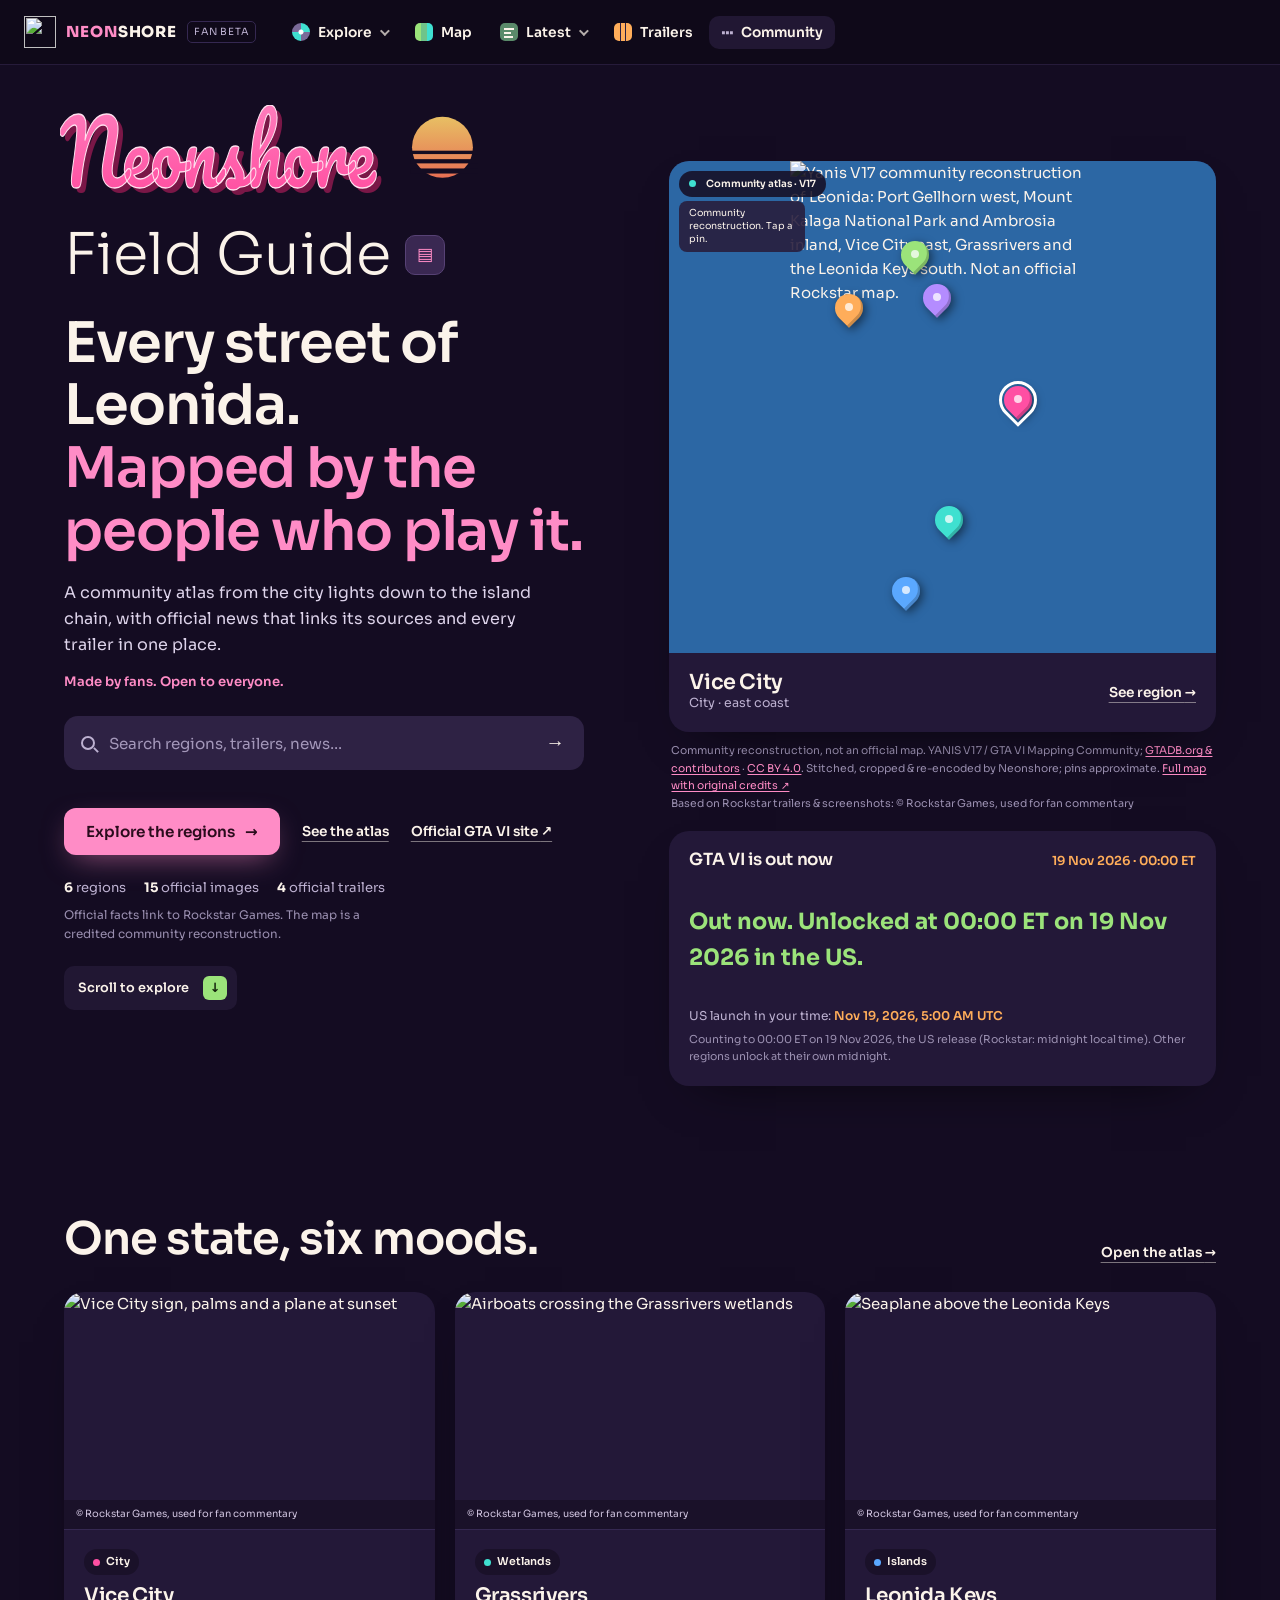
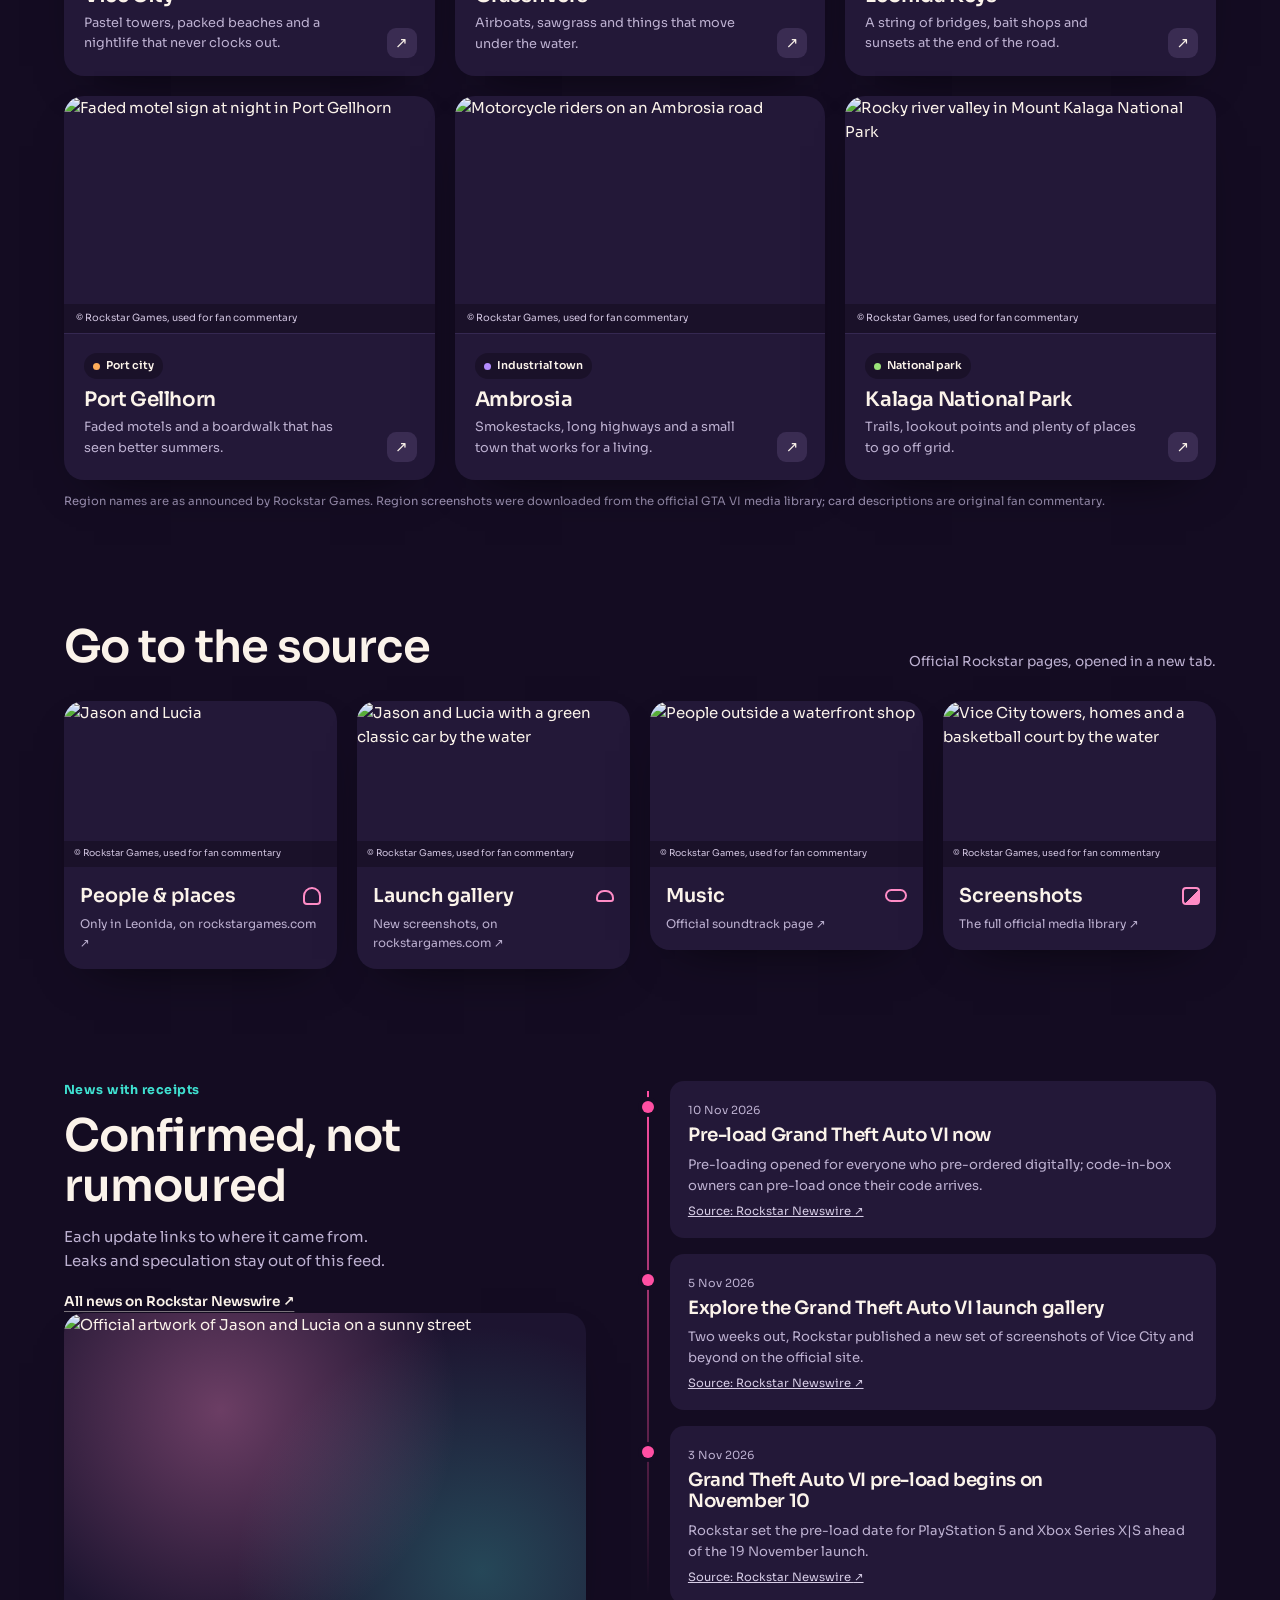
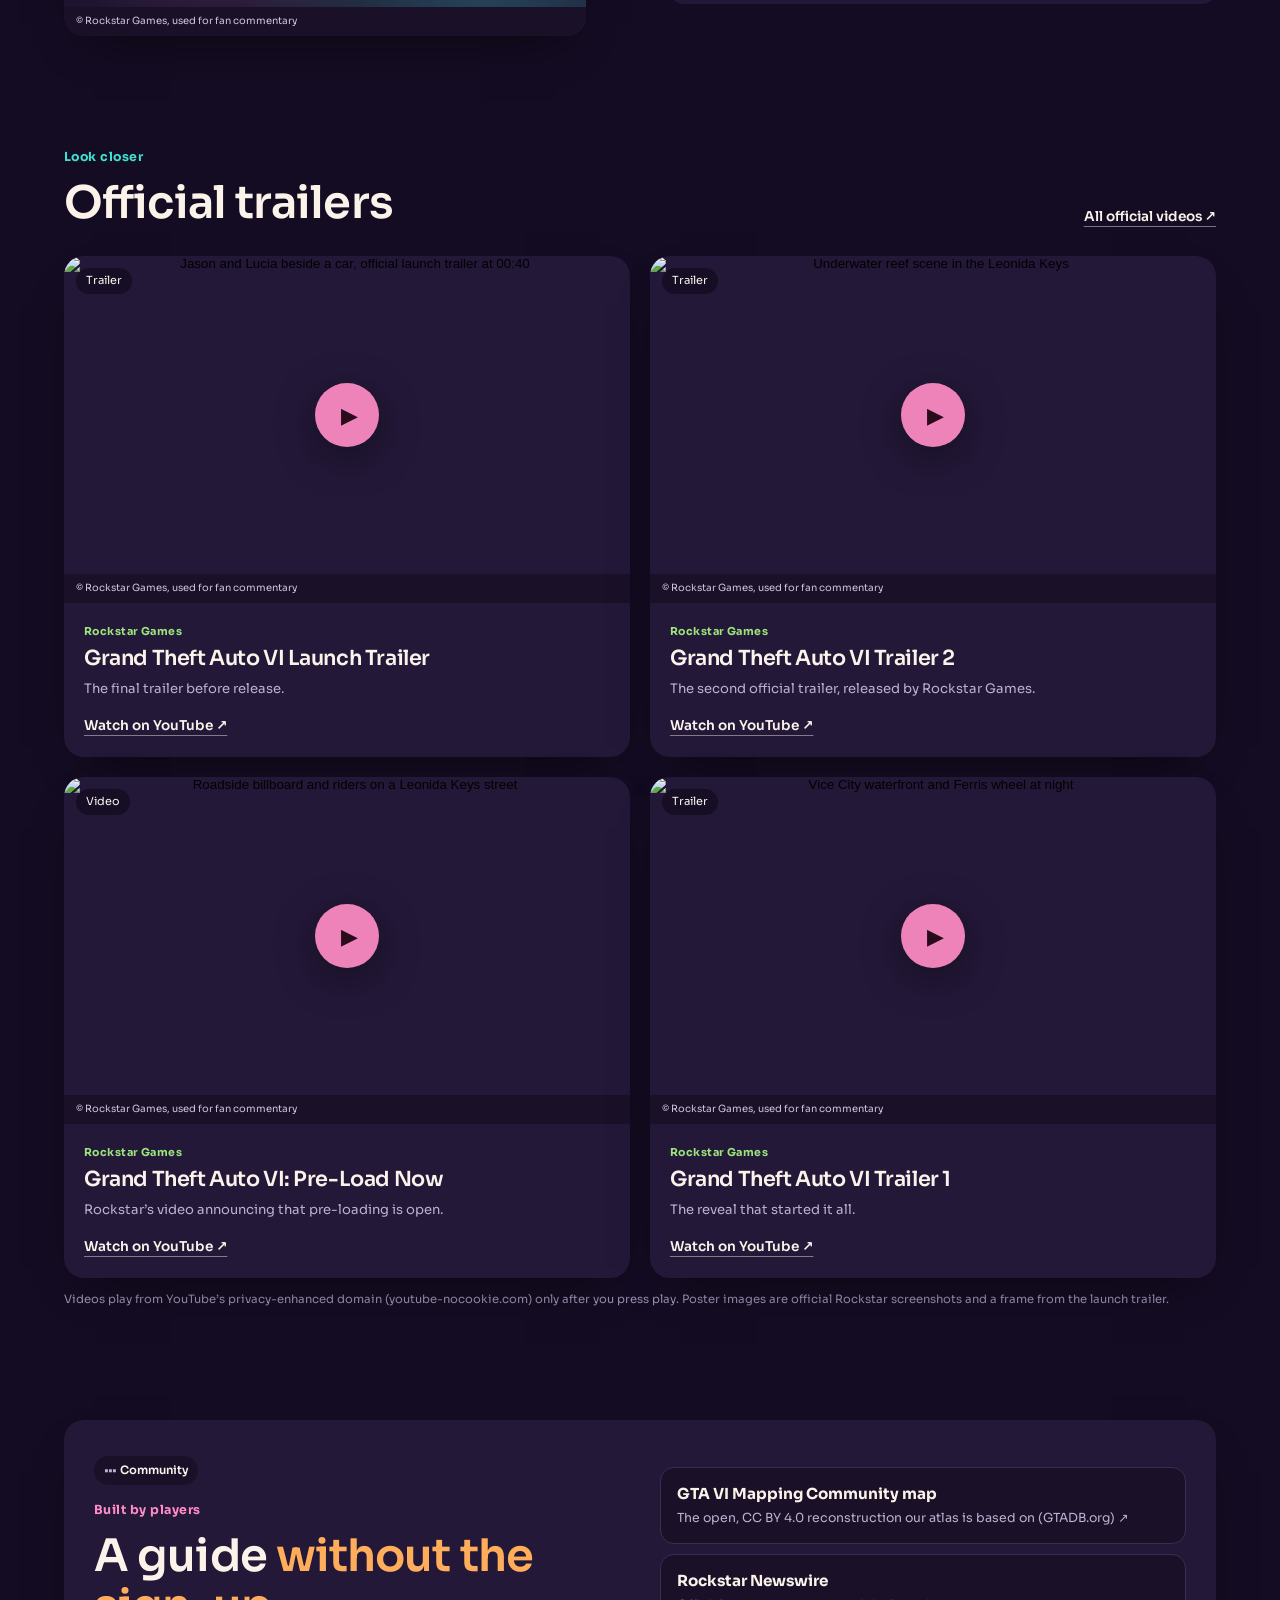
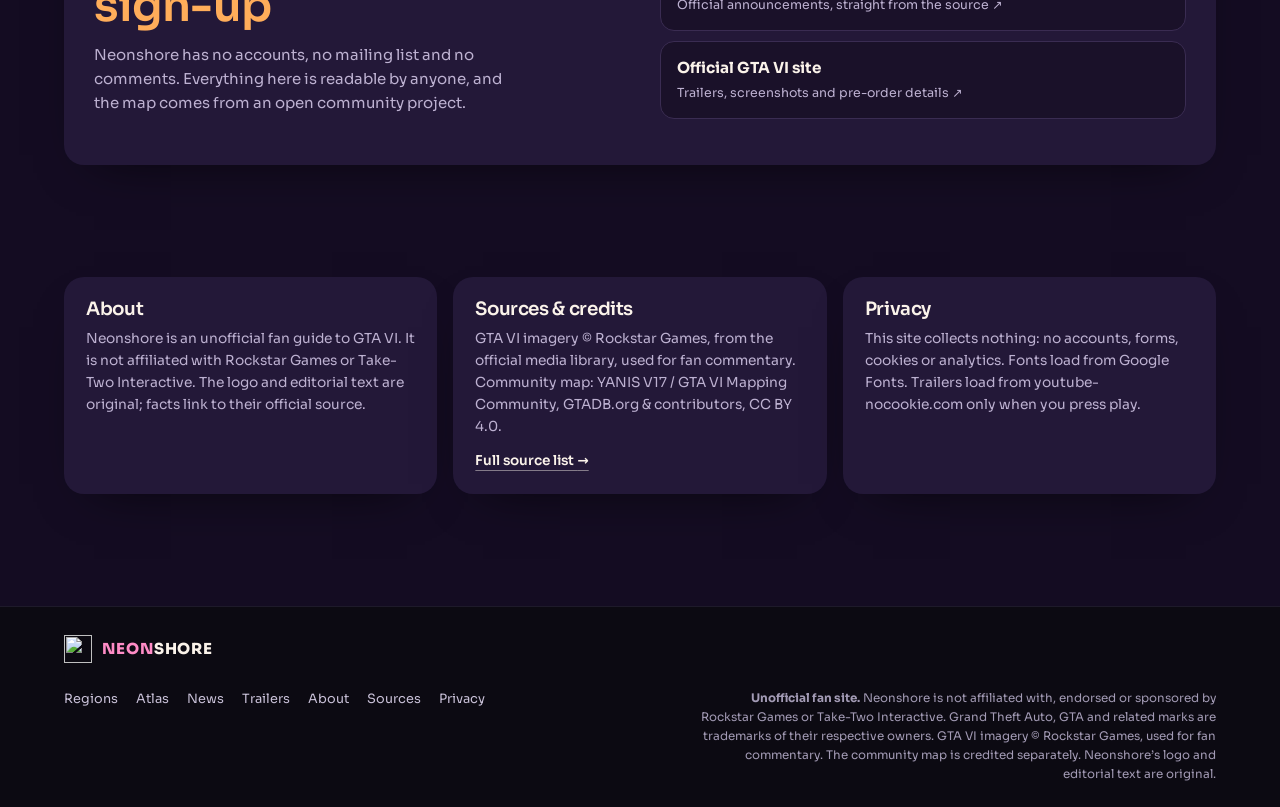
==== index.html @ 3e08be2b "Add site entry files: index.html, styles.css, main.js, sources.html" ====
<!doctype html>
<html lang="en">
<head>
  <meta charset="utf-8">
  <meta name="viewport" content="width=device-width, initial-scale=1">
  <title>Neonshore: the unofficial GTA VI fan hub</title>
  <meta name="description" content="Neonshore is an unofficial, fan-made GTA VI hub: an illustrated atlas of Leonida, sourced news, trailers and hidden details, and a community built by players.">
  <meta name="theme-color" content="#140c22">
  <link rel="icon" href="favicon.svg" type="image/svg+xml">
  <link rel="preconnect" href="https://fonts.googleapis.com">
  <link rel="preconnect" href="https://fonts.gstatic.com" crossorigin>
  <link href="https://fonts.googleapis.com/css2?family=Sora:wght@300;400;600;700;800&family=Pacifico&display=swap" rel="stylesheet">
  <link rel="stylesheet" href="styles.css">
</head>
<body>
<a class="skip" href="#main">Skip to content</a>

<header class="hdr" id="top">
  <div class="hdr__in">
    <a class="brand" href="#top" aria-label="Neonshore home">
      <img src="assets/logo.svg" alt="" width="32" height="32">
      <span class="brand__name">NEON<b>SHORE</b></span>
      <span class="beta">Fan beta</span>
    </a>

    <nav class="nav" id="nav" aria-label="Main">
      <ul class="nav__list">
        <li class="dd">
          <button class="nav__btn" aria-expanded="false" aria-controls="dd-explore"><span class="ico ico--compass" aria-hidden="true"></span>Explore<span class="chev" aria-hidden="true"></span></button>
          <ul class="dd__menu" id="dd-explore">
            <li><a href="#regions">Regions</a></li>
            <li><a href="#atlas">Community atlas</a></li>
            <li><a href="#files">Official pages</a></li>
            <li><a href="#about">About Neonshore</a></li>
          </ul>
        </li>
        <li><a class="nav__link" href="#atlas"><span class="ico ico--map" aria-hidden="true"></span>Map</a></li>
        <li class="dd">
          <button class="nav__btn" aria-expanded="false" aria-controls="dd-latest"><span class="ico ico--news" aria-hidden="true"></span>Latest<span class="chev" aria-hidden="true"></span></button>
          <ul class="dd__menu" id="dd-latest">
            <li><a href="#record">Confirmed news</a></li>
            <li><a href="#media">Official trailers</a></li>
            <li><a href="#countdown-card">Launch countdown</a></li>
          </ul>
        </li>
        <li><a class="nav__link" href="#media"><span class="ico ico--film" aria-hidden="true"></span>Trailers</a></li>
        <li><a class="nav__link nav__link--pill" href="#community"><span class="dots" aria-hidden="true">•••</span>Community</a></li>
      </ul>
    </nav>

    <button class="burger" aria-expanded="false" aria-controls="nav" aria-label="Open menu"><span></span><span></span><span></span></button>
  </div>
</header>

<main id="main">
  <!-- HERO -->
  <section class="hero wrap" aria-labelledby="hero-title">
    <div class="hero__left">
      <div class="wordmark" aria-hidden="true">
        <svg viewBox="0 0 520 150" class="wordmark__svg">
          <defs>
            <linearGradient id="wm" x1="0" y1="0" x2="0" y2="1"><stop offset="0" stop-color="#ff8cc6"/><stop offset="1" stop-color="#ff3f97"/></linearGradient>
            <linearGradient id="wmsun" x1="0" y1="0" x2="0" y2="1"><stop offset="0" stop-color="#ffd36b"/><stop offset="1" stop-color="#ff7a59"/></linearGradient>
          </defs>
          <circle cx="452" cy="50" r="36" fill="url(#wmsun)" opacity=".9"/>
          <g fill="#140c22"><rect x="414" y="54" width="80" height="4"/><rect x="414" y="64" width="80" height="5"/><rect x="414" y="75" width="80" height="6"/></g>
          <text x="6" y="104" font-family="Pacifico, cursive" font-size="104" fill="#7a1747" textLength="372" lengthAdjust="spacingAndGlyphs">Neonshore</text>
          <text x="0" y="98" font-family="Pacifico, cursive" font-size="104" fill="url(#wm)" stroke="#ffe1ef" stroke-width="1.5" textLength="372" lengthAdjust="spacingAndGlyphs">Neonshore</text>
        </svg>
      </div>
      <p class="wordmark__sub" aria-hidden="true">Field Guide <span class="chip-ico">▤</span></p>

      <h1 id="hero-title" class="hero__title">Every street of Leonida.<br><span>Mapped by the people who play it.</span></h1>
      <p class="hero__intro">A community atlas from the city lights down to the island chain, with official news that links its sources and every trailer in one place.</p>
      <p class="hero__line">Made by fans. Open to everyone.</p>

      <div class="search" role="search">
        <label for="q" class="sr-only">Search this page</label>
        <span class="search__ico" aria-hidden="true"></span>
        <input id="q" type="search" placeholder="Search regions, trailers, news…" autocomplete="off" aria-controls="q-results" aria-autocomplete="list" aria-expanded="false">
        <button type="button" id="q-go" aria-label="Go to first result">→</button>
        <ul class="search__results" id="q-results" role="listbox" hidden></ul>
      </div>
      <p class="search__msg fine" id="q-msg" aria-live="polite"></p>

      <div class="hero__ctas">
        <a class="btn btn--pink" href="#regions">Explore the regions <span aria-hidden="true">→</span></a>
        <a class="link" href="#atlas">See the atlas</a>
        <a class="link" href="https://www.rockstargames.com/VI" target="_blank" rel="noopener">Official GTA VI site <span aria-hidden="true">↗</span></a>
      </div>

      <ul class="hero__stats" aria-label="What is on this page">
        <li><b>6</b> regions</li>
        <li><b>15</b> official images</li>
        <li><b>4</b> official trailers</li>
      </ul>
      <p class="hero__note">Official facts link to Rockstar Games. The map is a credited community reconstruction.</p>
      <a class="discover" href="#regions">Scroll to explore <span aria-hidden="true">↓</span></a>
    </div>

    <div class="hero__right">
      <div class="atlas card" id="atlas">
        <div class="atlas__map">
          <span class="badge"><i class="dot dot--teal"></i>Community atlas · V17</span>
          <span class="atlas__hint">Community reconstruction. Tap a pin.</span>
          <div class="map-stage">
          <img class="real-map" src="assets/img/leonida-yanis-v17.webp" alt="Yanis V17 community reconstruction of Leonida: Port Gellhorn west, Mount Kalaga National Park and Ambrosia inland, Vice City east, Grassrivers and the Leonida Keys south. Not an official Rockstar map." width="1200" height="1933">
          <button class="mpin mpin--pink"   style="--x:74.7%;--y:51.5%" data-r="0" aria-label="Vice City"></button>
          <button class="mpin mpin--teal"   style="--x:52.1%;--y:75.8%" data-r="1" aria-label="Grassrivers"></button>
          <button class="mpin mpin--blue"   style="--x:38.1%;--y:90.2%" data-r="2" aria-label="Leonida Keys"></button>
          <button class="mpin mpin--orange" style="--x:19.2%;--y:32.7%" data-r="3" aria-label="Port Gellhorn"></button>
          <button class="mpin mpin--violet" style="--x:48.1%;--y:30.6%" data-r="4" aria-label="Ambrosia"></button>
          <button class="mpin mpin--green"  style="--x:41.0%;--y:22%" data-r="5" aria-label="Kalaga National Park"></button>
          </div>
        </div>
        <div class="atlas__foot" aria-live="polite">
          <div><h2 id="atlas-name">Vice City</h2><p id="atlas-meta">City · east coast</p></div>
          <a class="link" id="atlas-see" href="#region-vice-city">See region <span aria-hidden="true">→</span></a>
        </div>
      </div>
      <p class="credit map-credit">Community reconstruction, not an official map. YANIS V17 / GTA VI Mapping Community; <a href="https://map.gtadb.org/" target="_blank" rel="noopener">GTADB.org &amp; contributors</a> · <a href="https://creativecommons.org/licenses/by/4.0/" target="_blank" rel="noopener">CC BY 4.0</a>. Stitched, cropped &amp; re-encoded by Neonshore; pins approximate. <a href="assets/img/leonida-yanis-v17-full.webp" target="_blank" rel="noopener">Full map with original credits ↗</a><br>Based on Rockstar trailers &amp; screenshots: © Rockstar Games, used for fan commentary</p>

      <section class="count card" id="countdown-card" aria-labelledby="count-title">
        <div class="count__head"><h2 id="count-title">GTA VI launches in</h2><span class="count__date" id="count-date">19 Nov 2026 · 00:00 ET</span></div>
        <p class="count__out" id="count-out" hidden>Out now. Unlocked at 00:00 ET on 19 Nov 2026 in the US.</p>
        <div class="count__grid" id="countdown" role="timer" aria-live="off">
          <div><b data-u="d">00</b><span>days</span></div>
          <div><b data-u="h">00</b><span>hours</span></div>
          <div><b data-u="m">00</b><span>mins</span></div>
          <div><b data-u="s">00</b><span>secs</span></div>
        </div>
        <p class="count__note">US launch in your time: <b id="count-local">—</b></p>
        <p class="count__fine">Counting to 00:00 ET on 19 Nov 2026, the US release (Rockstar: midnight local time). Other regions unlock at their own midnight.</p>
      </section>
    </div>
  </section>

  <!-- REGIONS -->
  <section class="sec wrap" id="regions" aria-labelledby="regions-title">
    <div class="sec__head"><h2 id="regions-title">One state, six moods.</h2><a class="link" href="#atlas">Open the atlas <span aria-hidden="true">→</span></a></div>
    <ul class="regions">
      <li class="rcard card" id="region-vice-city"><figure class="official-figure region-photo"><img src="assets/img/vice-city.webp" alt="Vice City sign, palms and a plane at sunset" loading="lazy" width="1400" height="788"><figcaption>© Rockstar Games, used for fan commentary</figcaption></figure>
        <div class="rcard__body"><span class="tagd"><i class="dot dot--pink"></i>City</span><h3>Vice City</h3><p>Pastel towers, packed beaches and a nightlife that never clocks out.</p><button type="button" class="arrow" data-r="0" aria-label="Show Vice City on the atlas" title="Show on the atlas">↗</button></div></li>
      <li class="rcard card" id="region-grassrivers"><figure class="official-figure region-photo"><img src="assets/img/grassrivers.webp" alt="Airboats crossing the Grassrivers wetlands" loading="lazy" width="1400" height="788"><figcaption>© Rockstar Games, used for fan commentary</figcaption></figure>
        <div class="rcard__body"><span class="tagd"><i class="dot dot--teal"></i>Wetlands</span><h3>Grassrivers</h3><p>Airboats, sawgrass and things that move under the water.</p><button type="button" class="arrow" data-r="1" aria-label="Show Grassrivers on the atlas" title="Show on the atlas">↗</button></div></li>
      <li class="rcard card" id="region-leonida-keys"><figure class="official-figure region-photo"><img src="assets/img/leonida-keys.webp" alt="Seaplane above the Leonida Keys" loading="lazy" width="1400" height="788"><figcaption>© Rockstar Games, used for fan commentary</figcaption></figure>
        <div class="rcard__body"><span class="tagd"><i class="dot dot--blue"></i>Islands</span><h3>Leonida Keys</h3><p>A string of bridges, bait shops and sunsets at the end of the road.</p><button type="button" class="arrow" data-r="2" aria-label="Show Leonida Keys on the atlas" title="Show on the atlas">↗</button></div></li>
      <li class="rcard card" id="region-port-gellhorn"><figure class="official-figure region-photo"><img src="assets/img/port-gellhorn.webp" alt="Faded motel sign at night in Port Gellhorn" loading="lazy" width="1400" height="788"><figcaption>© Rockstar Games, used for fan commentary</figcaption></figure>
        <div class="rcard__body"><span class="tagd"><i class="dot dot--orange"></i>Port city</span><h3>Port Gellhorn</h3><p>Faded motels and a boardwalk that has seen better summers.</p><button type="button" class="arrow" data-r="3" aria-label="Show Port Gellhorn on the atlas" title="Show on the atlas">↗</button></div></li>
      <li class="rcard card" id="region-ambrosia"><figure class="official-figure region-photo"><img src="assets/img/ambrosia.webp" alt="Motorcycle riders on an Ambrosia road" loading="lazy" width="1400" height="788"><figcaption>© Rockstar Games, used for fan commentary</figcaption></figure>
        <div class="rcard__body"><span class="tagd"><i class="dot dot--violet"></i>Industrial town</span><h3>Ambrosia</h3><p>Smokestacks, long highways and a small town that works for a living.</p><button type="button" class="arrow" data-r="4" aria-label="Show Ambrosia on the atlas" title="Show on the atlas">↗</button></div></li>
      <li class="rcard card" id="region-kalaga"><figure class="official-figure region-photo"><img src="assets/img/kalaga.webp" alt="Rocky river valley in Mount Kalaga National Park" loading="lazy" width="1400" height="788"><figcaption>© Rockstar Games, used for fan commentary</figcaption></figure>
        <div class="rcard__body"><span class="tagd"><i class="dot dot--green"></i>National park</span><h3>Kalaga National Park</h3><p>Trails, lookout points and plenty of places to go off grid.</p><button type="button" class="arrow" data-r="5" aria-label="Show Kalaga National Park on the atlas" title="Show on the atlas">↗</button></div></li>
    </ul>
    <p class="fine">Region names are as announced by Rockstar Games. Region screenshots were downloaded from the official GTA VI media library; card descriptions are original fan commentary.</p>
  </section>

  <!-- FILES -->
  <section class="sec wrap" id="files" aria-labelledby="files-title">
    <div class="sec__head"><h2 id="files-title">Go to the source</h2><p class="sec__aside">Official Rockstar pages, opened in a new tab.</p></div>
    <ul class="files">
      <li><a class="fcard card fcard--a" href="https://www.rockstargames.com/VI/only-in-leonida" target="_blank" rel="noopener"><figure class="official-figure folder-photo"><img src="assets/img/characters.webp" alt="Jason and Lucia" loading="lazy" width="1400" height="788"><figcaption>© Rockstar Games, used for fan commentary</figcaption></figure><span class="fcard__t">People &amp; places <i class="fi fi--person" aria-hidden="true"></i></span><span class="fcard__s">Only in Leonida, on rockstargames.com <span aria-hidden="true">↗</span></span></a></li>
      <li><a class="fcard card fcard--b" href="https://www.rockstargames.com/VI/launch-gallery" target="_blank" rel="noopener"><figure class="official-figure folder-photo"><img src="assets/img/vehicles.webp" alt="Jason and Lucia with a green classic car by the water" loading="lazy" width="1400" height="788"><figcaption>© Rockstar Games, used for fan commentary</figcaption></figure><span class="fcard__t">Launch gallery <i class="fi fi--car" aria-hidden="true"></i></span><span class="fcard__s">New screenshots, on rockstargames.com <span aria-hidden="true">↗</span></span></a></li>
      <li><a class="fcard card fcard--c" href="https://www.rockstargames.com/VI/music" target="_blank" rel="noopener"><figure class="official-figure folder-photo"><img src="assets/img/activities.webp" alt="People outside a waterfront shop" loading="lazy" width="1400" height="788"><figcaption>© Rockstar Games, used for fan commentary</figcaption></figure><span class="fcard__t">Music <i class="fi fi--pad" aria-hidden="true"></i></span><span class="fcard__s">Official soundtrack page <span aria-hidden="true">↗</span></span></a></li>
      <li><a class="fcard card fcard--d" href="https://www.rockstargames.com/VI/media/screenshots" target="_blank" rel="noopener"><figure class="official-figure folder-photo"><img src="assets/img/gallery.webp" alt="Vice City towers, homes and a basketball court by the water" loading="lazy" width="1400" height="788"><figcaption>© Rockstar Games, used for fan commentary</figcaption></figure><span class="fcard__t">Screenshots <i class="fi fi--img" aria-hidden="true"></i></span><span class="fcard__s">The full official media library <span aria-hidden="true">↗</span></span></a></li>
    </ul>
  </section>

  <!-- RECORD -->
  <section class="sec wrap record" id="record" aria-labelledby="record-title">
    <div class="record__left">
      <p class="eyebrow">News with receipts</p>
      <h2 id="record-title">Confirmed, not rumoured</h2>
      <p class="muted">Each update links to where it came from. Leaks and speculation stay out of this feed.</p>
      <a class="link" href="https://www.rockstargames.com/newswire" target="_blank" rel="noopener">All news on Rockstar Newswire <span aria-hidden="true">↗</span></a>
      <figure class="official-figure record__feature card"><img src="assets/img/featured.webp" alt="Official artwork of Jason and Lucia on a sunny street" loading="lazy" width="1400" height="788"><figcaption>© Rockstar Games, used for fan commentary</figcaption></figure>
    </div>
    <ol class="timeline">
      <li><time datetime="2026-11-10">10 Nov 2026</time><h3>Pre-load Grand Theft Auto VI now</h3><p class="muted tl__txt">Pre-loading opened for everyone who pre-ordered digitally; code-in-box owners can pre-load once their code arrives.</p><a class="src" href="https://www.rockstargames.com/newswire/article/89834o94713o21" target="_blank" rel="noopener">Source: Rockstar Newswire <span aria-hidden="true">↗</span></a></li>
      <li><time datetime="2026-11-05">5 Nov 2026</time><h3>Explore the Grand Theft Auto VI launch gallery</h3><p class="muted tl__txt">Two weeks out, Rockstar published a new set of screenshots of Vice City and beyond on the official site.</p><a class="src" href="https://www.rockstargames.com/newswire/article/39ak81277255o9" target="_blank" rel="noopener">Source: Rockstar Newswire <span aria-hidden="true">↗</span></a></li>
      <li><time datetime="2026-11-03">3 Nov 2026</time><h3>Grand Theft Auto VI pre-load begins on November 10</h3><p class="muted tl__txt">Rockstar set the pre-load date for PlayStation 5 and Xbox Series X|S ahead of the 19 November launch.</p><a class="src" href="https://www.rockstargames.com/newswire/article/k4ak9okk485712" target="_blank" rel="noopener">Source: Rockstar Newswire <span aria-hidden="true">↗</span></a></li>
    </ol>
  </section>

  <!-- MEDIA (store-style 2x2 cards) -->
  <section class="sec wrap" id="media" aria-labelledby="media-title">
    <p class="eyebrow">Look closer</p>
    <div class="sec__head"><h2 id="media-title">Official trailers</h2><a class="link" href="https://www.rockstargames.com/VI/media/videos" target="_blank" rel="noopener">All official videos <span aria-hidden="true">↗</span></a></div>
    <ul class="media">
      <li class="mcard card"><figure class="official-figure media-photo"><span class="pill">Trailer</span><button type="button" class="yt" data-yt="rz1B4B2yBZY" data-title="Grand Theft Auto VI Launch Trailer" aria-label="Play Grand Theft Auto VI Launch Trailer (loads YouTube)"><img src="assets/img/launch-trailer-frame.webp" alt="Jason and Lucia beside a car, official launch trailer at 00:40" loading="lazy" width="1400" height="788"><span class="play" aria-hidden="true">▶</span></button><figcaption>© Rockstar Games, used for fan commentary</figcaption></figure>
        <div class="mcard__body"><p class="mcard__k">Rockstar Games</p><h3>Grand Theft Auto VI Launch Trailer</h3><p class="muted">The final trailer before release.</p><a class="link" href="https://www.youtube.com/watch?v=rz1B4B2yBZY" target="_blank" rel="noopener">Watch on YouTube <span aria-hidden="true">↗</span></a></div></li>
      <li class="mcard card"><figure class="official-figure media-photo"><span class="pill">Trailer</span><button type="button" class="yt" data-yt="VQRLujxTm3c" data-title="Grand Theft Auto VI Trailer 2" aria-label="Play Grand Theft Auto VI Trailer 2 (loads YouTube)"><img src="assets/img/underwater.webp" alt="Underwater reef scene in the Leonida Keys" loading="lazy" width="1400" height="788"><span class="play" aria-hidden="true">▶</span></button><figcaption>© Rockstar Games, used for fan commentary</figcaption></figure>
        <div class="mcard__body"><p class="mcard__k">Rockstar Games</p><h3>Grand Theft Auto VI Trailer 2</h3><p class="muted">The second official trailer, released by Rockstar Games.</p><a class="link" href="https://www.youtube.com/watch?v=VQRLujxTm3c" target="_blank" rel="noopener">Watch on YouTube <span aria-hidden="true">↗</span></a></div></li>
      <li class="mcard card"><figure class="official-figure media-photo"><span class="pill">Video</span><button type="button" class="yt" data-yt="_yl5ELcmugI" data-title="Grand Theft Auto VI: Pre-Load Now" aria-label="Play Grand Theft Auto VI: Pre-Load Now (loads YouTube)"><img src="assets/img/hidden-sign.webp" alt="Roadside billboard and riders on a Leonida Keys street" loading="lazy" width="1400" height="788"><span class="play" aria-hidden="true">▶</span></button><figcaption>© Rockstar Games, used for fan commentary</figcaption></figure>
        <div class="mcard__body"><p class="mcard__k">Rockstar Games</p><h3>Grand Theft Auto VI: Pre-Load Now</h3><p class="muted">Rockstar’s video announcing that pre-loading is open.</p><a class="link" href="https://www.youtube.com/watch?v=_yl5ELcmugI" target="_blank" rel="noopener">Watch on YouTube <span aria-hidden="true">↗</span></a></div></li>
      <li class="mcard card"><figure class="official-figure media-photo"><span class="pill">Trailer</span><button type="button" class="yt" data-yt="QdBZY2fkU-0" data-title="Grand Theft Auto VI Trailer 1" aria-label="Play Grand Theft Auto VI Trailer 1 (loads YouTube)"><img src="assets/img/soundtrack.webp" alt="Vice City waterfront and Ferris wheel at night" loading="lazy" width="1400" height="788"><span class="play" aria-hidden="true">▶</span></button><figcaption>© Rockstar Games, used for fan commentary</figcaption></figure>
        <div class="mcard__body"><p class="mcard__k">Rockstar Games</p><h3>Grand Theft Auto VI Trailer 1</h3><p class="muted">The reveal that started it all.</p><a class="link" href="https://www.youtube.com/watch?v=QdBZY2fkU-0" target="_blank" rel="noopener">Watch on YouTube <span aria-hidden="true">↗</span></a></div></li>
    </ul>
    <p class="fine">Videos play from YouTube’s privacy-enhanced domain (youtube-nocookie.com) only after you press play. Poster images are official Rockstar screenshots and a frame from the launch trailer.</p>
  </section>

  <!-- COMMUNITY -->
  <section class="sec wrap" id="community" aria-labelledby="community-title">
    <div class="join card">
      <div class="join__l">
        <span class="badge"><span class="dots" aria-hidden="true">•••</span> Community</span>
        <p class="eyebrow eyebrow--muted">Built by players</p>
        <h2 id="community-title">A guide <span class="hl">without the sign-up</span></h2>
        <p class="muted">Neonshore has no accounts, no mailing list and no comments. Everything here is readable by anyone, and the map comes from an open community project.</p>
      </div>
      <ul class="join__r comm-links">
        <li><a class="comm-link" href="https://map.gtadb.org/" target="_blank" rel="noopener"><b>GTA VI Mapping Community map</b><span>The open, CC BY 4.0 reconstruction our atlas is based on (GTADB.org) ↗</span></a></li>
        <li><a class="comm-link" href="https://www.rockstargames.com/newswire" target="_blank" rel="noopener"><b>Rockstar Newswire</b><span>Official announcements, straight from the source ↗</span></a></li>
        <li><a class="comm-link" href="https://www.rockstargames.com/VI" target="_blank" rel="noopener"><b>Official GTA VI site</b><span>Trailers, screenshots and pre-order details ↗</span></a></li>
      </ul>
    </div>
  </section>

  <!-- ABOUT / SOURCES / PRIVACY -->
  <section class="sec wrap about" id="about" aria-labelledby="about-title">
    <div class="about__grid">
      <div class="card about__card"><h2 id="about-title">About</h2><p class="muted">Neonshore is an unofficial fan guide to GTA VI. It is not affiliated with Rockstar Games or Take-Two Interactive. The logo and editorial text are original; facts link to their official source.</p></div>
      <div class="card about__card" id="sources"><h2>Sources &amp; credits</h2><p class="muted">GTA VI imagery © Rockstar Games, from the official media library, used for fan commentary. Community map: YANIS V17 / GTA VI Mapping Community, GTADB.org &amp; contributors, CC BY 4.0.</p><a class="link" href="sources.html">Full source list <span aria-hidden="true">→</span></a></div>
      <div class="card about__card" id="privacy"><h2>Privacy</h2><p class="muted">This site collects nothing: no accounts, forms, cookies or analytics. Fonts load from Google Fonts. Trailers load from youtube-nocookie.com only when you press play.</p></div>
    </div>
  </section>
</main>

<footer class="ftr">
  <div class="wrap ftr__top">
    <a class="brand" href="#top" aria-label="Neonshore, back to top"><img src="assets/logo.svg" alt="" width="28" height="28"><span class="brand__name">NEON<b>SHORE</b></span></a>
  </div>
  <div class="wrap ftr__bot">
    <nav aria-label="Footer"><a href="#regions">Regions</a><a href="#atlas">Atlas</a><a href="#record">News</a><a href="#media">Trailers</a><a href="#about">About</a><a href="sources.html">Sources</a><a href="#privacy">Privacy</a></nav>
    <p class="disclaimer"><b>Unofficial fan site.</b> Neonshore is not affiliated with, endorsed or sponsored by Rockstar Games or Take-Two Interactive. Grand Theft Auto, GTA and related marks are trademarks of their respective owners. GTA VI imagery © Rockstar Games, used for fan commentary. The community map is credited separately. Neonshore’s logo and editorial text are original.</p>
  </div>
</footer>
<script src="main.js" defer></script>
</body>
</html>
---- styles.css ----
:root{
  --bg:#140c22; --bg2:#1a1130; --card:#231838; --card2:#2a1e42; --line:#352851;
  --text:#fbf3ea; --muted:#bdb1d1; --pink:#ff8cc6; --pink2:#ff4fa3; --teal:#3fe0d0; --orange:#ffad5a;
  --blue:#5aa8ff; --violet:#b48cff; --green:#9be37a;
  --r:20px; --font:Sora,system-ui,-apple-system,"Segoe UI",Roboto,sans-serif;
}
*{box-sizing:border-box}
html{scroll-behavior:smooth;scroll-padding-top:76px}
@media (prefers-reduced-motion:reduce){html{scroll-behavior:auto}*{transition:none!important;animation:none!important}}
body{margin:0;background:var(--bg);color:var(--text);font:15px/1.6 var(--font);-webkit-font-smoothing:antialiased}
img,svg{display:block;max-width:100%}
a{color:inherit}
h1,h2,h3{margin:0;line-height:1.12;letter-spacing:-.02em}
p{margin:0}
ul,ol{list-style:none;margin:0;padding:0}
.wrap{max-width:1200px;margin:0 auto;padding-left:24px;padding-right:24px}
.sr-only{position:absolute;width:1px;height:1px;overflow:hidden;clip:rect(0 0 0 0);white-space:nowrap}
.skip{position:absolute;left:-999px;top:8px;z-index:99;background:var(--pink);color:#140c22;padding:8px 14px;border-radius:10px;font-weight:700}
.skip:focus{left:8px}
:focus-visible{outline:3px solid var(--teal);outline-offset:3px;border-radius:8px}
.muted{color:var(--muted)}
.fine{font-size:.72rem;color:#9a8fb0;margin-top:12px}
.card{background:var(--card);border-radius:var(--r);position:relative;overflow:hidden;box-shadow:0 20px 50px -30px rgba(0,0,0,.8)}
.dot{display:inline-block;width:7px;height:7px;border-radius:50%;margin-right:6px;vertical-align:middle}
.dot--pink{background:var(--pink2)}.dot--teal{background:var(--teal)}.dot--blue{background:var(--blue)}.dot--orange{background:var(--orange)}.dot--violet{background:var(--violet)}.dot--green{background:var(--green)}
.badge{display:inline-flex;align-items:center;gap:4px;font-size:.72rem;font-weight:600;background:rgba(20,12,34,.85);padding:5px 10px;border-radius:999px}
.exlbl{z-index:2;position:absolute;right:10px;bottom:10px;font-size:.66rem;font-weight:600;letter-spacing:.08em;text-transform:uppercase;background:rgba(20,12,34,.72);color:#fff;padding:3px 8px;border-radius:6px}
.extag,.ex-note{display:inline-block;font-size:.64rem;font-weight:700;letter-spacing:.08em;text-transform:uppercase;background:var(--orange);color:#2a1300;padding:2px 7px;border-radius:5px}
.ex{color:var(--orange);font-weight:600}
.eyebrow{color:var(--teal);font-weight:700;font-size:.78rem;letter-spacing:.04em;margin-bottom:10px}
.eyebrow--muted{color:var(--pink)}

/* Buttons & links */
.btn{display:inline-flex;align-items:center;gap:10px;padding:14px 22px;border-radius:12px;font-weight:600;text-decoration:none;border:0;cursor:pointer;font:600 .95rem var(--font);min-height:44px}
.btn--pink{background:var(--pink);color:#2a0b1c;box-shadow:0 10px 30px -10px rgba(255,140,198,.6)}
.btn--pink:hover{background:#ffa6d4}
.btn--sm{padding:9px 16px;font-size:.82rem;min-height:38px}
.btn-text{text-decoration:none;font-weight:600;font-size:.88rem;padding:8px 10px}
.link{font-weight:600;font-size:.85rem;text-decoration:underline;text-underline-offset:5px;text-decoration-color:rgba(251,243,234,.45);white-space:nowrap}
.link:hover{color:var(--pink);text-decoration-color:var(--pink)}

/* Header */
.hdr{position:sticky;top:0;z-index:50;background:rgba(16,10,26,.92);backdrop-filter:blur(14px);border-bottom:1px solid #261b3a}
.hdr__in{max-width:1440px;margin:0 auto;padding:0 24px;height:64px;display:flex;align-items:center;gap:24px}
.brand{display:flex;align-items:center;gap:10px;text-decoration:none;flex:none}
.brand__name{font-weight:800;font-size:.95rem;letter-spacing:.06em;color:var(--pink)}
.brand__name b{color:var(--text);font-weight:800}
.beta{font-size:.62rem;text-transform:uppercase;letter-spacing:.08em;border:1px solid var(--line);color:var(--muted);padding:2px 6px;border-radius:5px}
.nav{flex:1;display:flex;align-items:center;justify-content:space-between;gap:16px}
.nav__list{display:flex;align-items:center;gap:4px}
.nav__btn,.nav__link{display:inline-flex;align-items:center;gap:8px;padding:8px 12px;border-radius:10px;font:600 .86rem var(--font);color:var(--text);background:none;border:0;cursor:pointer;text-decoration:none;white-space:nowrap}
.nav__btn:hover,.nav__link:hover{background:rgba(255,255,255,.06)}
.nav__link--pill{background:#211733}
.dots{letter-spacing:-1px;color:var(--muted);font-size:.7rem}
.soon{font-size:.66rem;background:#3b2850;color:var(--pink);padding:2px 7px;border-radius:999px}
.chev{width:7px;height:7px;border-right:2px solid currentColor;border-bottom:2px solid currentColor;transform:rotate(45deg) translateY(-2px);opacity:.7;transition:.2s}
.nav__btn[aria-expanded=true] .chev{transform:rotate(-135deg) translateY(-1px)}
.ico{width:18px;height:18px;border-radius:5px;flex:none;display:inline-block}
.ico--compass{background:radial-gradient(circle,#fff 0 2px,transparent 3px),conic-gradient(var(--teal) 0 25%,#7a6a98 0 50%,var(--teal) 0 75%,#7a6a98 0);border-radius:50%}
.ico--map{background:linear-gradient(90deg,#9be37a 0 33%,#6fc48a 0 66%,#3fe0d0 0)}
.ico--radio{background:radial-gradient(circle at 50% 60%,var(--teal) 0 3px,transparent 4px),radial-gradient(circle at 50% 60%,transparent 0 6px,var(--teal) 6px 7.5px,transparent 8px);border-radius:50%}
.ico--news{background:linear-gradient(#fbf3ea 0 0) 4px 5px/10px 2px no-repeat,linear-gradient(#fbf3ea 0 0) 4px 9px/7px 2px no-repeat,linear-gradient(#fbf3ea 0 0) 4px 13px/9px 2px no-repeat,#5a8a6a}
.ico--film{background:linear-gradient(90deg,transparent 0 6px,#2a1e42 6px 7px,transparent 7px 11px,#2a1e42 11px 12px,transparent 12px),var(--orange)}
.dd{position:relative}
.dd__menu{position:absolute;top:calc(100% + 8px);left:0;min-width:210px;background:#1d1430;border:1px solid var(--line);border-radius:14px;padding:8px;display:none;box-shadow:0 20px 40px rgba(0,0,0,.5)}
.dd__menu.open{display:block}
.dd__menu a{display:block;padding:9px 12px;border-radius:8px;text-decoration:none;font-size:.88rem}
.dd__menu a:hover{background:rgba(255,255,255,.06);color:var(--pink)}
.nav__auth{display:flex;align-items:center;gap:8px}
.burger{display:none;margin-left:auto;width:44px;height:44px;border-radius:12px;border:1px solid var(--line);background:#1d1430;padding:12px 11px;cursor:pointer}
.burger span{display:block;height:2px;background:var(--text);border-radius:2px;margin:4px 0;transition:.2s}
.burger[aria-expanded=true] span:nth-child(1){transform:translateY(6px) rotate(45deg)}
.burger[aria-expanded=true] span:nth-child(2){opacity:0}
.burger[aria-expanded=true] span:nth-child(3){transform:translateY(-6px) rotate(-45deg)}

/* Hero */
.hero{display:grid;grid-template-columns:1.02fr 1fr;gap:48px;padding-top:40px;padding-bottom:72px;align-items:start}
.wordmark__svg{width:min(100%,440px);height:auto;margin-left:-4px}
.wordmark__sub{font-size:clamp(2.6rem,5vw,3.6rem);font-weight:300;line-height:1;margin:-6px 0 28px;display:flex;align-items:center;gap:14px}
.chip-ico{font-size:1.1rem;display:grid;place-items:center;width:40px;height:40px;border-radius:10px;background:#3a2852;border:1px solid #574275;color:var(--pink)}
.hero__title{font-size:clamp(2.2rem,4.4vw,3.5rem);font-weight:600;margin-bottom:18px}
.hero__title span{color:var(--pink)}
.hero__intro{color:#ddd3ea;max-width:470px;font-size:1rem}
.hero__line{color:var(--pink);font-weight:600;font-size:.82rem;margin:14px 0 24px}
.search{display:flex;align-items:center;background:#2e2244;border-radius:14px;padding:0 8px 0 16px;max-width:520px;height:54px;border:1px solid transparent}
.search:focus-within{border-color:var(--pink)}
.search__ico{width:14px;height:14px;border:2px solid var(--muted);border-radius:50%;position:relative;flex:none}
.search__ico::after{content:"";position:absolute;width:6px;height:2px;background:var(--muted);right:-6px;bottom:-3px;transform:rotate(45deg)}
.search input{flex:1;background:none;border:0;color:var(--text);font:400 .95rem var(--font);padding:0 14px;height:100%;min-width:0}
.search input::placeholder{color:#a397b9}
.search input:focus{outline:none}
.search button{background:none;border:0;color:var(--text);font-size:1.2rem;width:40px;height:40px;border-radius:10px;cursor:pointer}
.search button:hover{background:rgba(255,255,255,.08)}
.hero__ctas{display:flex;align-items:center;gap:22px;margin:18px 0 22px;flex-wrap:wrap}
.hero__stats{display:flex;gap:18px;align-items:center;flex-wrap:wrap;font-size:.82rem;color:var(--muted)}
.hero__stats b{color:var(--text)}
.hero__note{font-size:.74rem;color:#9a8fb0;margin:8px 0 22px;max-width:320px}
.discover{display:inline-flex;align-items:center;gap:14px;background:#211733;padding:10px 10px 10px 14px;border-radius:10px;text-decoration:none;font-size:.8rem;font-weight:600}
.discover span{display:grid;place-items:center;width:24px;height:24px;border-radius:6px;background:var(--green);color:#14220c}
.hero__right{padding-top:56px}
.atlas__map{position:relative;aspect-ratio:4/3;background:#0d2440}
.atlas__map svg{width:100%;height:100%}
.atlas__map .badge{position:absolute;top:14px;left:14px;z-index:2}
.atlas__hint{position:absolute;top:46px;left:14px;z-index:2;font-size:.68rem;background:rgba(40,30,62,.9);padding:6px 10px;border-radius:8px;max-width:130px;line-height:1.35}
.mpin{position:absolute;left:var(--x);top:var(--y);width:22px;height:22px;transform:translate(-50%,-100%);border:0;padding:0;cursor:pointer;background:none}
.mpin::before{content:"";position:absolute;inset:0;border-radius:50% 50% 50% 0;transform:rotate(-45deg);background:var(--c);box-shadow:0 4px 10px rgba(0,0,0,.5),inset 0 -3px 0 rgba(0,0,0,.2)}
.mpin::after{content:"";position:absolute;left:7px;top:6px;width:8px;height:8px;border-radius:50%;background:rgba(255,255,255,.75)}
.mpin[aria-pressed=true]::before{outline:3px solid #fff;outline-offset:2px}
.mpin--pink{--c:var(--pink2)}.mpin--teal{--c:var(--teal)}.mpin--blue{--c:var(--blue)}.mpin--orange{--c:var(--orange)}.mpin--violet{--c:var(--violet)}.mpin--green{--c:var(--green)}
.atlas__foot{display:flex;align-items:center;justify-content:space-between;gap:12px;padding:18px 20px}
.atlas__foot h2{font-size:1.3rem;font-weight:600}
.atlas__foot p{font-size:.78rem;color:var(--muted)}
.credit{font-size:.66rem;color:#9a8fb0;margin:10px 2px 14px}
.count{padding:20px}
.count__head{display:flex;justify-content:space-between;align-items:baseline;gap:10px;margin-bottom:14px}
.count__head h2{font-size:1.05rem;font-weight:600}
.count__date{color:var(--orange);font-size:.78rem;font-weight:600}
.count__grid{display:grid;grid-template-columns:repeat(4,1fr);gap:10px}
.count__grid div{background:#1a1129;border-radius:12px;text-align:center;padding:14px 4px 10px}
.count__grid b{display:block;font-size:clamp(1.6rem,3vw,2.2rem);font-weight:600;line-height:1.1;font-variant-numeric:tabular-nums}
.count__grid span{font-size:.68rem;color:var(--muted)}
.count__note{font-size:.76rem;color:var(--muted);margin-top:14px}
.count__note b{color:var(--orange);font-weight:600}
.count__fine{font-size:.68rem;color:#9a8fb0;margin-top:4px}

/* Sections */
.sec{padding-top:56px;padding-bottom:56px}
.sec__head{display:flex;justify-content:space-between;align-items:flex-end;gap:20px;margin-bottom:28px}
.sec h2{font-size:clamp(2rem,4vw,2.8rem);font-weight:600}
.sec__aside{color:var(--muted);font-size:.85rem}

/* Placeholder scenes (original CSS/SVG art) */
.sc{position:relative;overflow:hidden}
.sc::after{content:"";position:absolute;inset:auto 0 0 0;height:70%;background-repeat:repeat-x;background-position:bottom;background-size:auto 100%}
.sc--city,.sc--city2{background:radial-gradient(circle at 70% 70%,#ffd36b 0 9%,transparent 10%),linear-gradient(180deg,#3b1a5e,#c2477d 60%,#ff9c6b)}
.sc--city::after,.sc--city2::after{background-image:url("data:image/svg+xml,%3Csvg xmlns='http://www.w3.org/2000/svg' viewBox='0 0 200 100'%3E%3Cpath fill='%23170c26' d='M0 100V60h12V40h10v20h8V25h14v35h6V50h10v-20h12v70h4V45h12V20h6v25h8v55h6V55h14V35h10v65h8V60h12V48h10v52z'/%3E%3C/svg%3E")}
.sc--swamp,.sc--swamp2{background:linear-gradient(180deg,#1b3a4a,#3f7d73 55%,#b6c99a)}
.sc--swamp::after,.sc--swamp2::after{background-image:url("data:image/svg+xml,%3Csvg xmlns='http://www.w3.org/2000/svg' viewBox='0 0 200 100'%3E%3Cpath fill='%230e2420' d='M0 100V80c10-4 20 2 30-2s20-6 30 0 25 4 40-2 30 2 50-2 30 0 50 4v22z'/%3E%3Cpath stroke='%230e2420' stroke-width='2' d='M20 80V55M24 80V60M28 80V50M140 78V52M145 78V58M150 78V48M170 80V60'/%3E%3C/svg%3E")}
.sc--keys,.sc--keys2{background:linear-gradient(180deg,#ffb38a,#ff7fa8 40%,#3fc8d8 41%,#1d6f9a)}
.sc--keys::after,.sc--keys2::after{height:50%;background-image:url("data:image/svg+xml,%3Csvg xmlns='http://www.w3.org/2000/svg' viewBox='0 0 200 100'%3E%3Cpath fill='%23113248' d='M0 20h200v3H0z'/%3E%3Cpath fill='%23113248' d='M10 23h3v14h-3zM50 23h3v14h-3zM90 23h3v14h-3zM130 23h3v14h-3zM170 23h3v14h-3z'/%3E%3Cellipse cx='160' cy='70' rx='30' ry='6' fill='%232f7a68'/%3E%3C/svg%3E")}
.sc--port,.sc--port2{background:linear-gradient(180deg,#2a1b47,#7a3f8a 50%,#ff9c6b)}
.sc--port::after,.sc--port2::after{background-image:url("data:image/svg+xml,%3Csvg xmlns='http://www.w3.org/2000/svg' viewBox='0 0 200 100'%3E%3Cpath fill='%23170c26' d='M0 100V75h200v25z'/%3E%3Crect x='40' y='30' width='4' height='45' fill='%23170c26'/%3E%3Crect x='22' y='14' width='40' height='18' rx='3' fill='%23ff4fa3'/%3E%3Crect x='26' y='18' width='32' height='10' rx='2' fill='%23170c26'/%3E%3Crect x='100' y='55' width='80' height='20' fill='%23170c26'/%3E%3C/svg%3E")}
.sc--industry{background:linear-gradient(180deg,#2a2040,#6a5a8a 50%,#e3a36b)}
.sc--industry::after{background-image:url("data:image/svg+xml,%3Csvg xmlns='http://www.w3.org/2000/svg' viewBox='0 0 200 100'%3E%3Cpath fill='%23170c26' d='M0 100V70h20V30h6v40h14V40h6v30h30V55h40V20h8v50h20V45h8v25h48v30z'/%3E%3C/svg%3E")}
.sc--forest{background:linear-gradient(180deg,#203a5a,#5f8d7a 55%,#d9c38a)}
.sc--forest::after{background-image:url("data:image/svg+xml,%3Csvg xmlns='http://www.w3.org/2000/svg' viewBox='0 0 200 100'%3E%3Cpath fill='%23122a22' d='M0 100V70L15 40 30 70l10-25 15 30 10-35 15 35 12-28 14 28 10-40 16 40 12-22 12 22 14-30 15 30v30z'/%3E%3C/svg%3E")}

/* Regions */
.regions{display:grid;grid-template-columns:repeat(3,1fr);gap:20px}
.rcard__img{aspect-ratio:16/9}
.rcard__body{padding:18px 20px 22px;border-top:1px solid var(--line);position:relative;min-height:128px}
.tagd{display:inline-block;font-size:.68rem;font-weight:600;background:#1a1129;padding:4px 9px;border-radius:999px;margin-bottom:10px}
.rcard h3{font-size:1.25rem;font-weight:600;margin-bottom:6px}
.rcard p{font-size:.8rem;color:var(--muted);max-width:82%}
.arrow{position:absolute;right:18px;bottom:18px;width:30px;height:30px;display:grid;place-items:center;border-radius:9px;background:#3a2c52;text-decoration:none;font-size:.85rem;transform:rotate(0)}
.arrow:hover{background:var(--pink);color:#2a0b1c}

/* Files */
.files{display:grid;grid-template-columns:repeat(4,1fr);gap:20px}
.fcard{display:flex;flex-direction:column;justify-content:flex-end;min-height:200px;padding:16px;text-decoration:none;transition:transform .2s}
.fcard:hover{transform:translateY(-4px)}
.fcard__art{position:absolute;inset:0;opacity:.55;transition:opacity .2s}
.fcard:hover .fcard__art{opacity:.8}
.fcard--a .fcard__art{background:radial-gradient(circle at 70% 30%,rgba(255,140,198,.45),transparent 55%)}
.fcard--b .fcard__art{background:radial-gradient(circle at 30% 30%,rgba(63,224,208,.4),transparent 55%)}
.fcard--c .fcard__art{background:radial-gradient(circle at 70% 40%,rgba(255,173,90,.4),transparent 55%)}
.fcard--d .fcard__art{background:radial-gradient(circle at 40% 30%,rgba(180,140,255,.45),transparent 55%)}
.fcard__t{position:relative;display:flex;justify-content:space-between;align-items:center;font-size:1.2rem;font-weight:600}
.fcard__s{position:relative;font-size:.74rem;color:var(--muted);margin-top:4px}
.fi{width:18px;height:18px;border:2px solid var(--pink);display:inline-block;border-radius:4px}
.fi--person{border-radius:50% 50% 4px 4px}
.fi--car{border-radius:8px 8px 3px 3px;height:12px}
.fi--pad{border-radius:8px;height:13px;width:22px}
.fi--img{background:linear-gradient(135deg,transparent 55%,var(--pink) 56%)}

/* Record */
.record{display:grid;grid-template-columns:1fr 1.1fr;gap:56px;align-items:start}
.record h2{margin-bottom:14px}
.record__left .muted{max-width:340px;margin-bottom:16px}
.record__feature{margin-top:26px;aspect-ratio:16/10;background:radial-gradient(circle at 30% 30%,rgba(255,140,198,.35),transparent 55%),radial-gradient(circle at 80% 80%,rgba(63,224,208,.25),transparent 50%),#1d1430}
.timeline{position:relative;display:grid;gap:16px;padding-left:28px}
.timeline::before{content:"";position:absolute;left:5px;top:10px;bottom:10px;width:2px;background:linear-gradient(var(--pink2),transparent)}
.timeline li{position:relative;background:var(--card);border-radius:14px;padding:16px 18px}
.timeline li::before{content:"";position:absolute;left:-28px;top:20px;width:12px;height:12px;border-radius:50%;background:var(--pink2);box-shadow:0 0 0 4px var(--bg)}
.timeline time{font-size:.7rem;color:var(--muted)}
.timeline h3{font-size:1.15rem;font-weight:600;margin:4px 0 8px;max-width:85%}
.src{font-size:.72rem;color:#d7cde6}
.timeline .extag{position:absolute;top:14px;right:14px}

/* Media */
.media{display:grid;grid-template-columns:1fr 1fr;gap:20px}
.mcard__img{aspect-ratio:16/8.5;position:relative}
.mcard__img .pill{position:absolute;top:14px;left:14px;font-size:.7rem;background:rgba(20,12,34,.85);padding:4px 10px;border-radius:999px;z-index:2}
.play{position:absolute;left:50%;top:50%;transform:translate(-50%,-50%);width:64px;height:64px;border-radius:50%;display:grid;place-items:center;background:rgba(255,140,198,.92);color:#2a0b1c;font-size:1.4rem;padding-left:4px;z-index:2;box-shadow:0 10px 40px rgba(0,0,0,.4)}
.mcard__img .exlbl{z-index:2}
.mcard__body{padding:20px}
.mcard__k{font-size:.68rem;color:var(--green);font-weight:700;letter-spacing:.04em;margin-bottom:6px}
.mcard h3{font-size:1.3rem;font-weight:600;margin-bottom:8px}
.mcard .muted{font-size:.82rem;margin-bottom:14px}

/* Community */
.join{display:grid;grid-template-columns:1fr 1fr;gap:40px;align-items:center;padding:36px 30px}
.join .badge{background:#1a1129;margin-bottom:16px}
.join h2{margin-bottom:12px}
.hl{color:var(--orange)}
.join .muted{margin-bottom:14px;max-width:420px}
.join label{display:block;font-size:.8rem;font-weight:600;margin-bottom:8px}
.join__row{display:flex;gap:8px}
.join__row input{flex:1;min-width:0;height:48px;border-radius:12px;border:1px solid #4c3a68;background:#1a1129;color:var(--text);padding:0 14px;font:400 .9rem var(--font)}
.join__row input:focus{outline:2px solid var(--pink);outline-offset:1px}

/* Footer */
.ftr{background:#0c0a12;border-top:1px solid #1e1a2a;margin-top:56px;padding:28px 0 24px}
.ftr__top{display:flex;justify-content:space-between;align-items:center;gap:16px}
.socials{display:flex;gap:10px}
.socials a{display:grid;place-items:center;width:40px;height:40px;border-radius:10px;border:1px solid #2e2840;background:#14111c;text-decoration:none;font-size:.72rem;font-weight:700}
.socials a:hover{border-color:var(--pink);color:var(--pink)}
.ftr__bot{display:flex;justify-content:space-between;gap:24px;margin-top:26px;align-items:flex-start}
.ftr__bot nav{display:flex;gap:18px;flex-wrap:wrap}
.ftr__bot nav a{font-size:.8rem;color:#c9c1d8;text-decoration:none}
.ftr__bot nav a:hover{color:var(--pink)}
.disclaimer{font-size:.74rem;color:#a39bb5;max-width:520px;text-align:right}

/* Responsive */
@media (max-width:1180px){
  .nav__btn .ico,.nav__link .ico{display:none}
}
@media (max-width:1024px){
  .burger{display:block}
  .nav{position:absolute;top:64px;left:0;right:0;height:calc(100vh - 64px);height:calc(100dvh - 64px);background:#130c20;flex-direction:column;align-items:stretch;justify-content:flex-start;padding:16px 20px 28px;overflow-y:auto;display:none}
  .nav.open{display:flex}
  .nav__list{flex-direction:column;align-items:stretch;gap:2px}
  .nav__btn,.nav__link{width:100%;justify-content:flex-start;padding:14px 12px;font-size:1rem}
  .nav__btn .chev{margin-left:auto}
  .nav__btn .ico,.nav__link .ico{display:inline-block}
  .dd__menu{position:static;box-shadow:none;border:0;background:#1a1129;margin:2px 0 8px}
  .nav__auth{border-top:1px solid var(--line);padding-top:18px;margin-top:12px}
  .nav__auth .btn{flex:1;justify-content:center}
  body.menu-open{overflow:hidden}
  .hero{grid-template-columns:1fr;gap:28px}
  .hero__right{padding-top:0}
  .files{grid-template-columns:1fr 1fr}
  .record{grid-template-columns:1fr;gap:32px}
}
@media (max-width:760px){
  .regions{grid-template-columns:1fr 1fr}
  .media{grid-template-columns:1fr}
  .join{grid-template-columns:1fr;gap:24px;padding:28px 20px}
  .ftr__bot{flex-direction:column}
  .disclaimer{text-align:left}
}
@media (max-width:560px){
  .wrap{padding-left:18px;padding-right:18px}
  .hdr__in{padding:0 16px}
  .beta{display:none}
  .hero{padding-top:22px}
  .wordmark__svg{width:100%}
  .wordmark__sub{margin-bottom:22px}
  .regions,.files{grid-template-columns:1fr}
  .fcard{min-height:130px}
  .sec__head{flex-direction:column;align-items:flex-start;gap:10px}
  .join__row{flex-direction:column}
  .join__row input{flex:none;width:100%}
  .join__row .btn{justify-content:center}
  .count__grid{gap:6px}
  .hero__ctas{gap:16px}
  .hero__ctas .btn{width:100%;justify-content:center}
  .ftr__top{flex-direction:column;align-items:flex-start}
}

/* Official media update: credits are real text beneath every image. */
.official-figure{margin:0;position:relative;display:block;overflow:hidden}
.official-figure img{display:block;width:100%;height:auto;object-fit:cover;aspect-ratio:16/9}
.official-figure figcaption{display:block;padding:7px 12px;background:#1a1129;color:#d0c4df;font-size:.62rem;line-height:1.5;letter-spacing:0;font-weight:400}
.atlas__map{aspect-ratio:1440/2320;max-height:none;background:#2c67a4}
.atlas__map img.real-map{width:100%;height:100%;object-fit:contain;display:block}
.hero__right{padding-top:56px}
.atlas__map .badge{top:10px;left:10px;font-size:.62rem}
.atlas__hint{top:40px;left:10px;max-width:126px;font-size:.6rem}
.map-credit{font-size:.67rem;line-height:1.65;margin-bottom:18px}
.map-credit a{color:var(--pink);text-underline-offset:2px}
.mpin{width:28px;height:28px}
.mpin::after{left:10px;top:9px}
.folder-photo{margin:-16px -16px 14px}
.folder-photo img{height:140px;aspect-ratio:auto}
.folder-photo figcaption{font-size:.58rem;padding:6px 10px}
.fcard{justify-content:flex-start}
.fcard__t{margin-top:auto}
.media-photo .pill{position:absolute;top:12px;left:12px;z-index:2;background:#140c22d9;padding:4px 10px;border-radius:99px;font-size:.7rem}
.media-photo .play{top:44%}
.record__feature{aspect-ratio:auto}
.record__feature img{height:auto}
@media(max-width:1024px){.hero__right{padding-top:0}.atlas__map{max-width:520px;margin:auto}.atlas{background:#2c67a4}.atlas__foot{background:var(--card)}}
@media(max-width:560px){.folder-photo img{height:180px}.official-figure figcaption{font-size:.63rem}.atlas__map .badge{font-size:.58rem}.atlas__hint{max-width:100px;font-size:.58rem}}
.atlas__map{aspect-ratio:4/3.6;display:flex;justify-content:center;align-items:stretch}
.map-stage{position:relative;height:100%;aspect-ratio:1440/2320}
.map-stage img.real-map{width:100%;height:100%;object-fit:fill}
@media(max-width:1024px){.atlas__map{max-width:none;aspect-ratio:4/4.2}}
.count__out{font-size:1.4rem;font-weight:700;color:var(--green);padding:18px 0}
.count__grid[hidden],.count__out[hidden]{display:none}
.count__head{flex-wrap:wrap}

/* ---- cleanup pass: search results, trailers, community links, about ---- */
.search{position:relative}
.search__results{position:absolute;left:0;right:0;top:calc(100% + 6px);list-style:none;margin:0;padding:6px;background:#22182f;border:1px solid #4c3a68;border-radius:14px;z-index:30;box-shadow:0 20px 50px rgba(0,0,0,.5)}
.search__hit{display:flex;gap:10px;align-items:baseline;width:100%;text-align:left;background:none;border:0;color:var(--text);font:400 .9rem var(--font);padding:9px 10px;border-radius:9px;cursor:pointer}
.search__hit:hover,.search__hit.on{background:#3a2c52}
.search__k{font-size:.64rem;font-weight:700;letter-spacing:.08em;text-transform:uppercase;color:var(--pink);min-width:86px}
.search__none{padding:10px;color:var(--muted);font-size:.85rem}
.search__msg{min-height:1.2em;margin:6px 0 0}
.yt{position:relative;display:block;width:100%;aspect-ratio:16/9;padding:0;border:0;background:none;cursor:pointer}
.yt img{width:100%;height:100%;object-fit:cover;display:block}
.yt:hover .play,.yt:focus-visible .play{transform:translate(-50%,-50%) scale(1.08)}
.media-photo .yt .play{top:50%}
.yt__frame{display:block;width:100%;aspect-ratio:16/9;height:auto;border:0;background:#000}
.playing .pill{display:none}
button.arrow{border:0;color:var(--text);cursor:pointer;font:inherit}
.timeline a.src{display:inline-block;margin-top:6px;color:#d7cde6}
.timeline a.src:hover{color:var(--pink)}
.tl__txt{font-size:.82rem;margin:6px 0 0}
.comm-links{list-style:none;margin:0;padding:0;display:grid;gap:10px}
.comm-link{display:block;padding:14px 16px;border-radius:14px;background:#1a1129;border:1px solid #3a2c52;text-decoration:none;transition:border-color .2s}
.comm-link:hover{border-color:var(--pink)}
.comm-link b{display:block;font-size:.95rem}
.comm-link span{display:block;font-size:.78rem;color:var(--muted);margin-top:3px}
.about__grid{display:grid;grid-template-columns:repeat(3,1fr);gap:16px}
.about__card{padding:22px}
.about__card h2{font-size:1.15rem;margin-bottom:8px}
.about__card .muted{font-size:.86rem;margin-bottom:10px}
@media (max-width:860px){.about__grid{grid-template-columns:1fr}}
@keyframes flash{0%{box-shadow:0 0 0 0 rgba(255,140,198,.9)}100%{box-shadow:0 0 0 14px rgba(255,140,198,0)}}
.flash{animation:flash 1.1s ease-out 2}
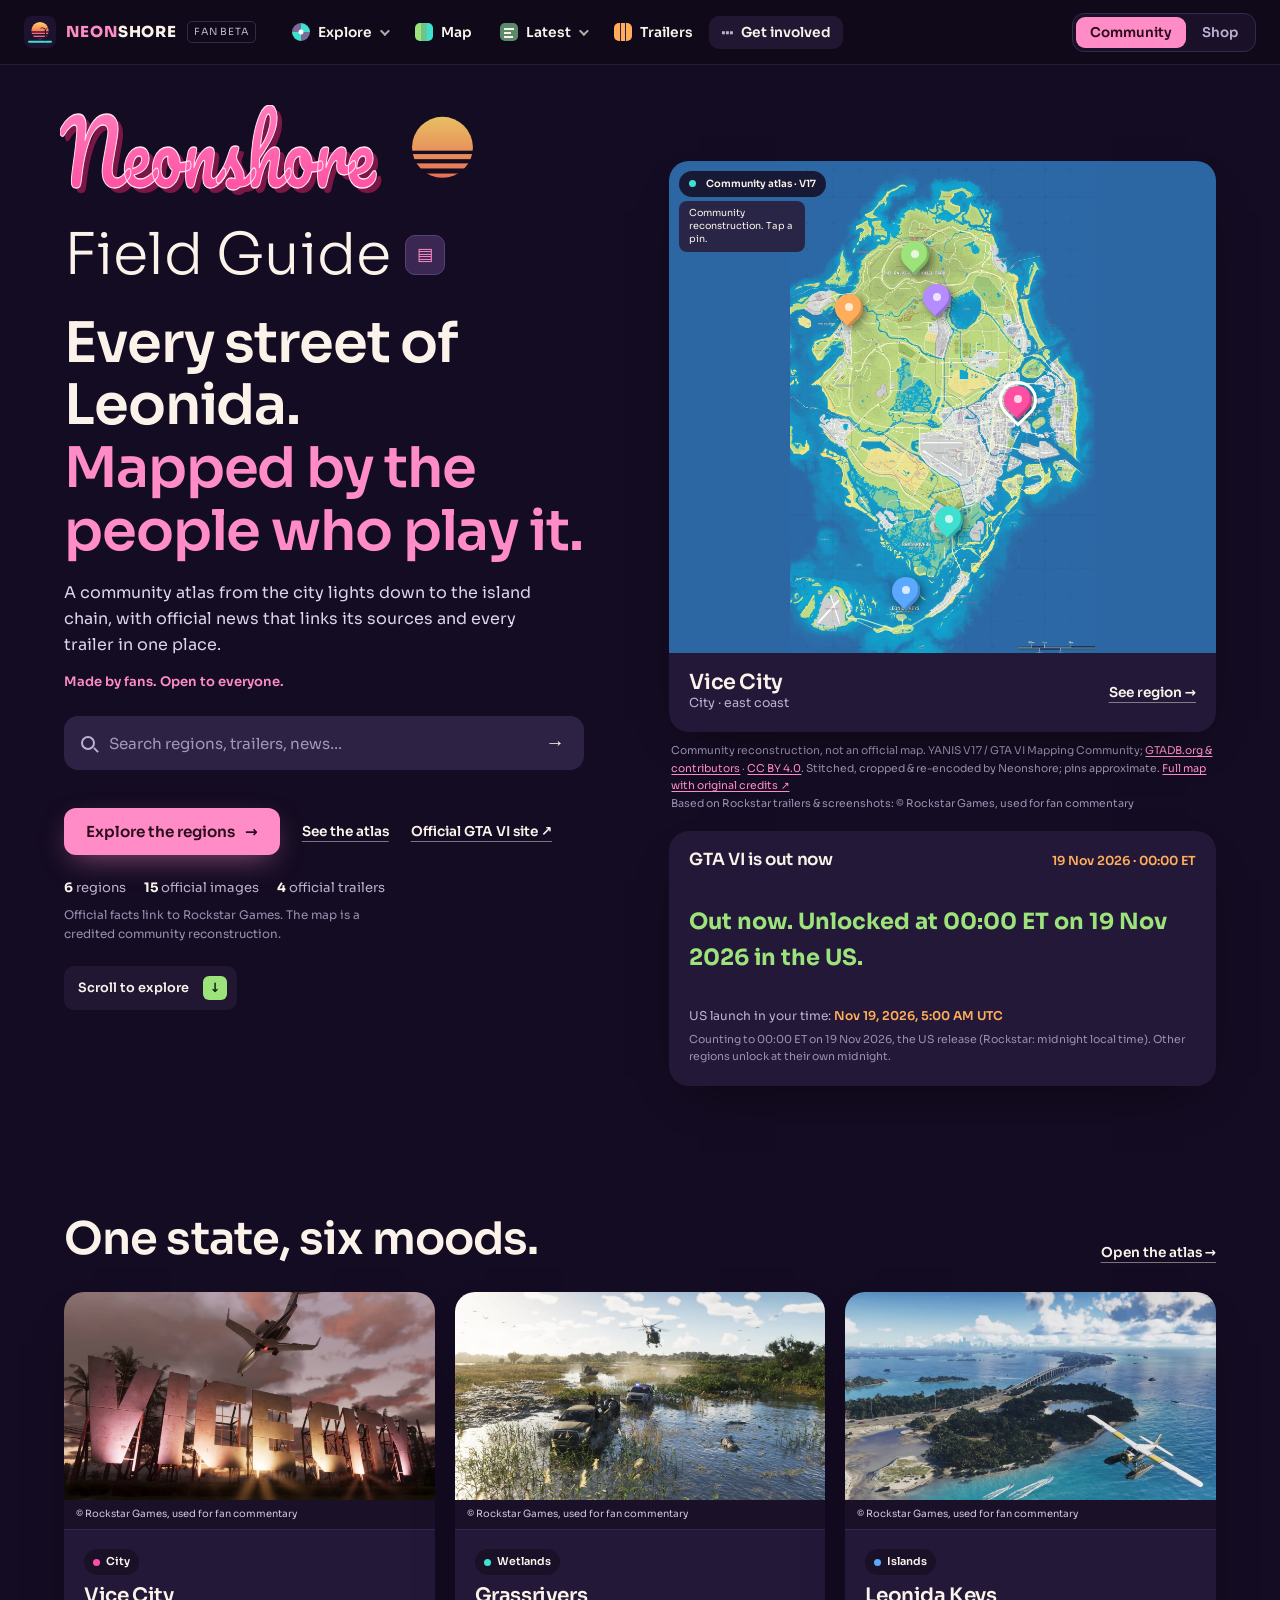
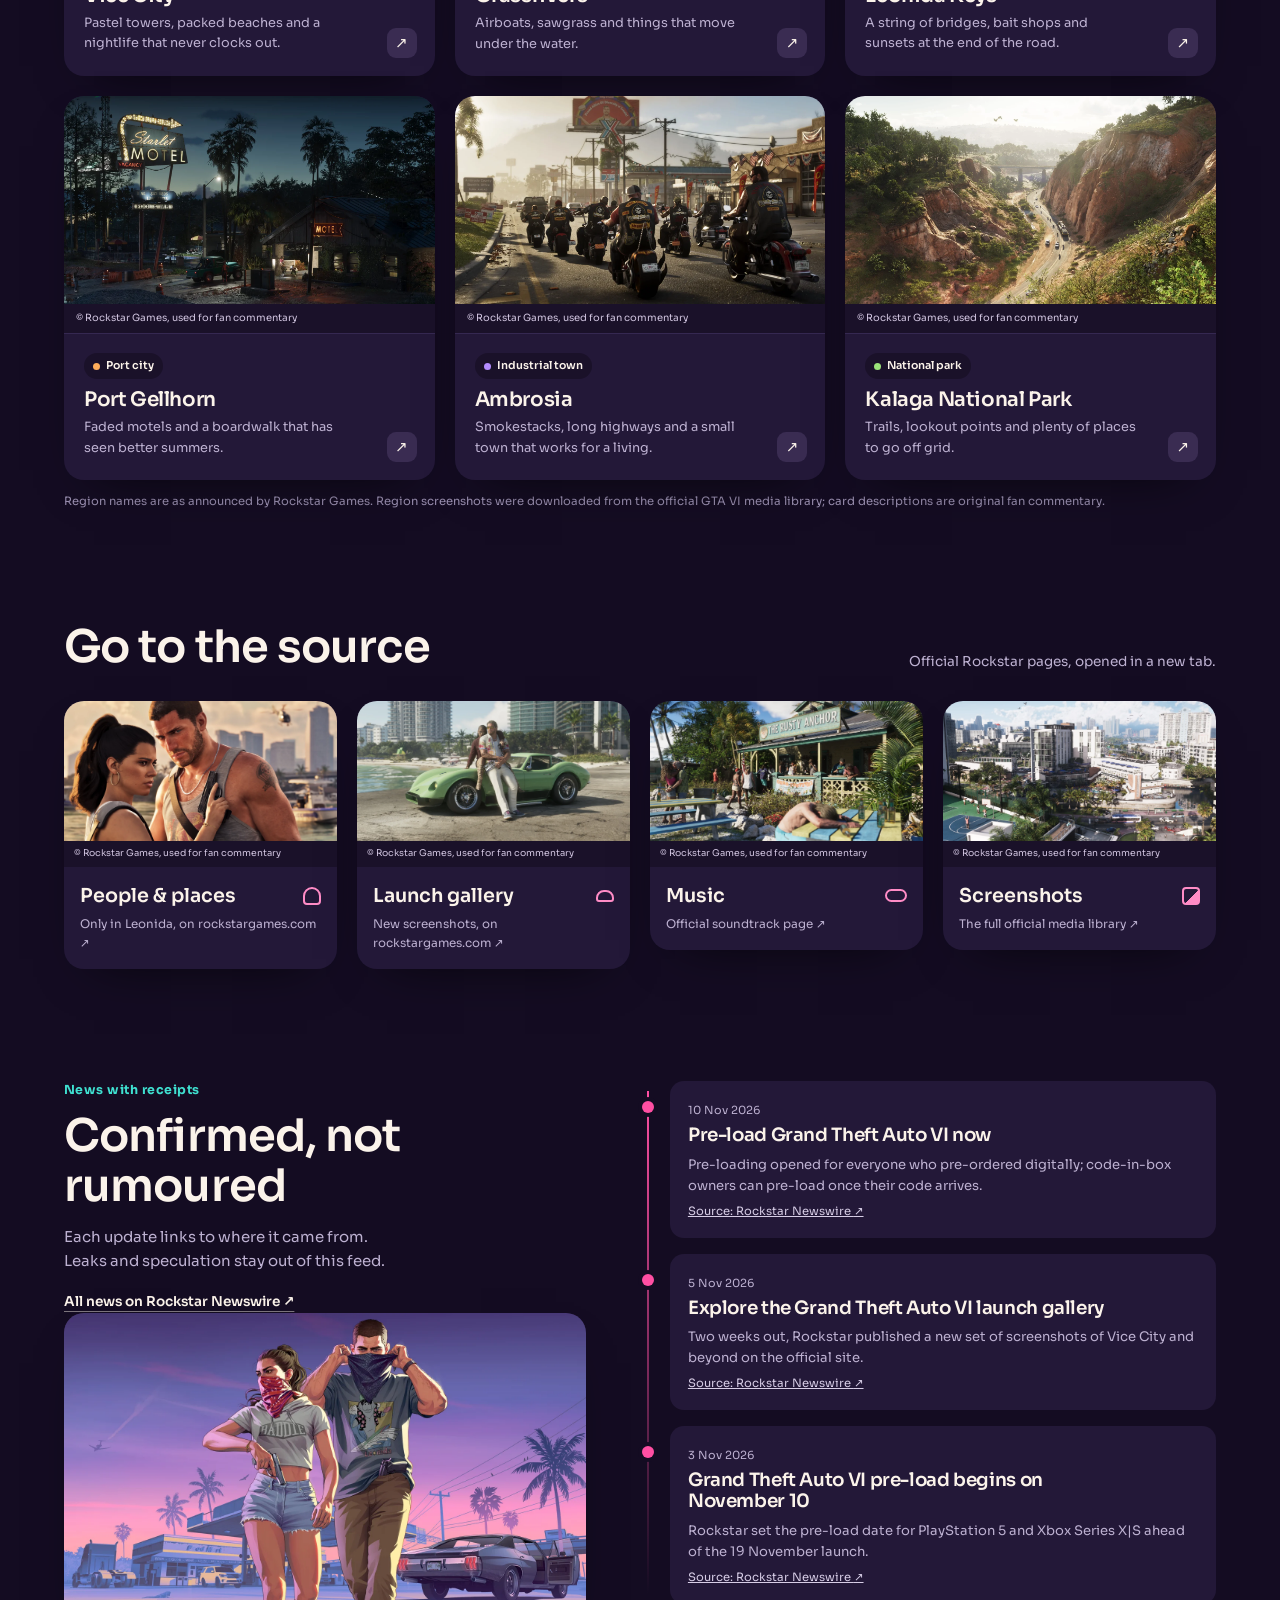
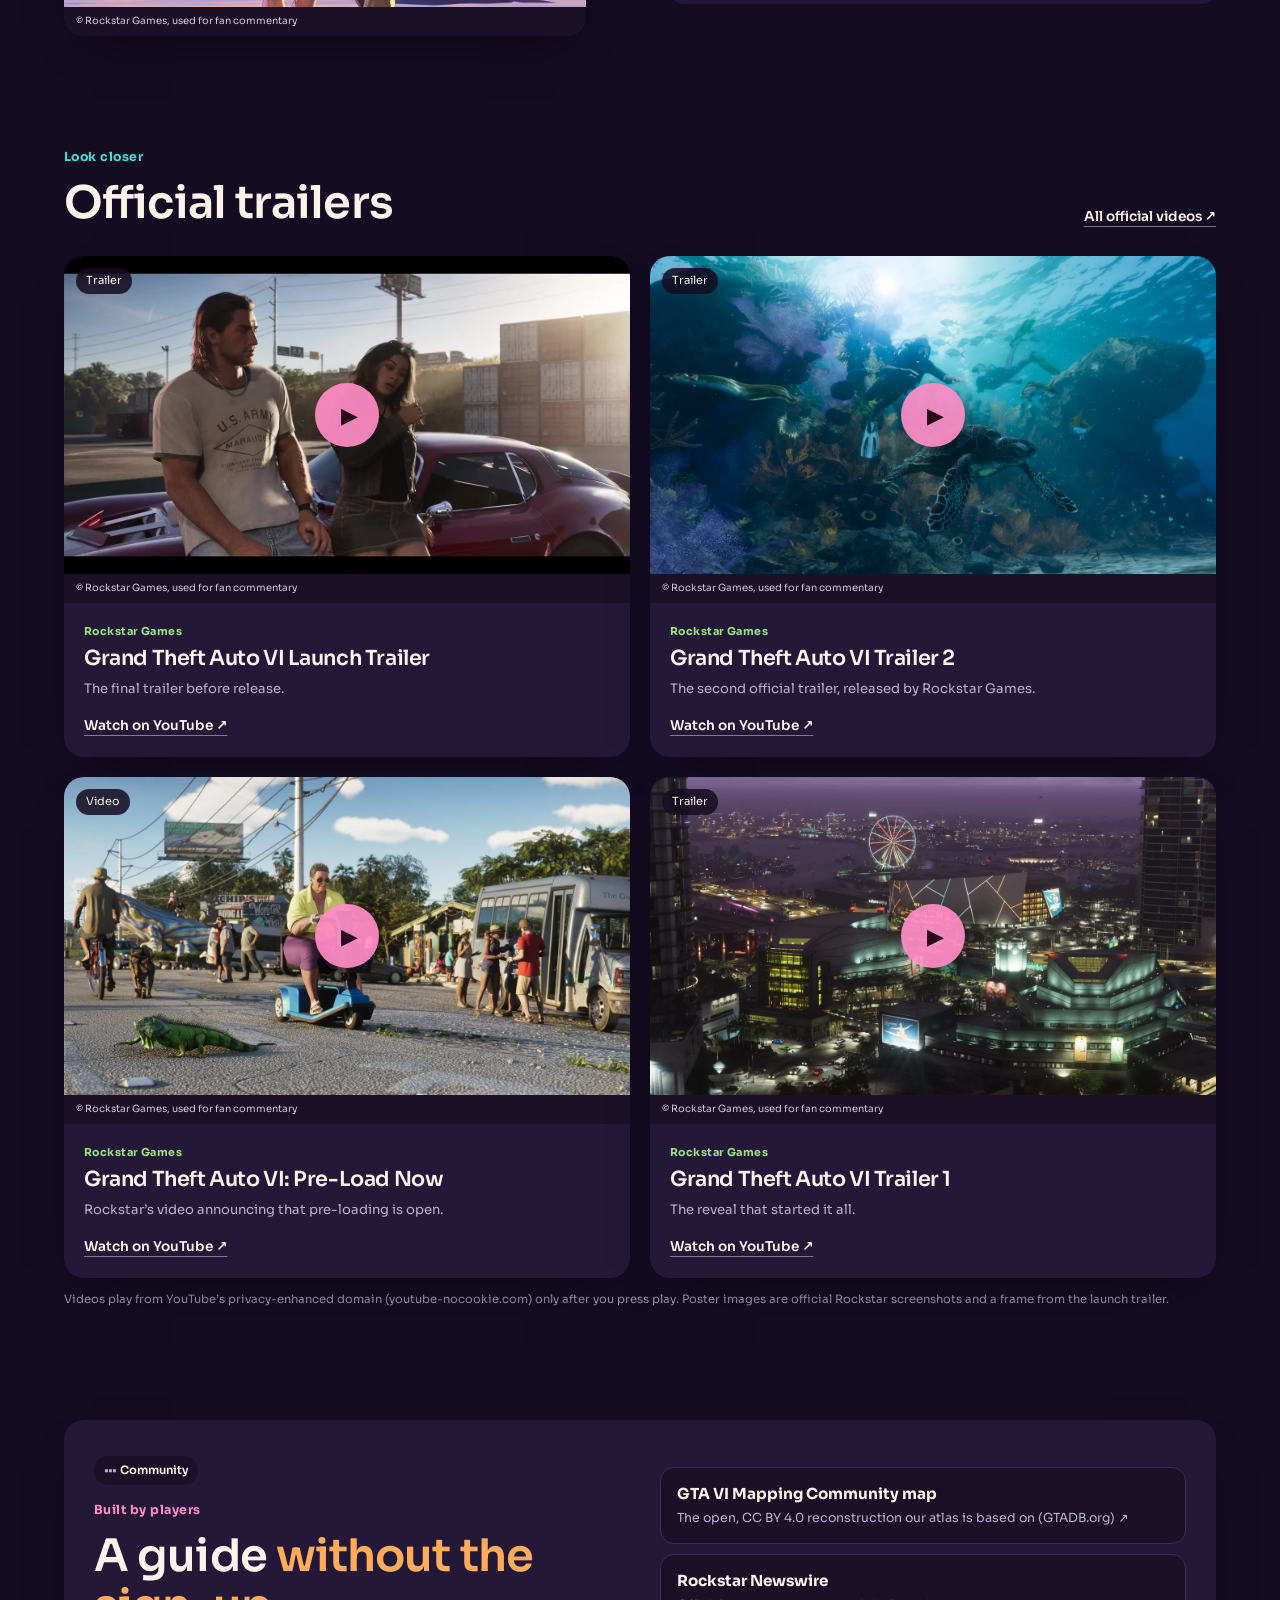
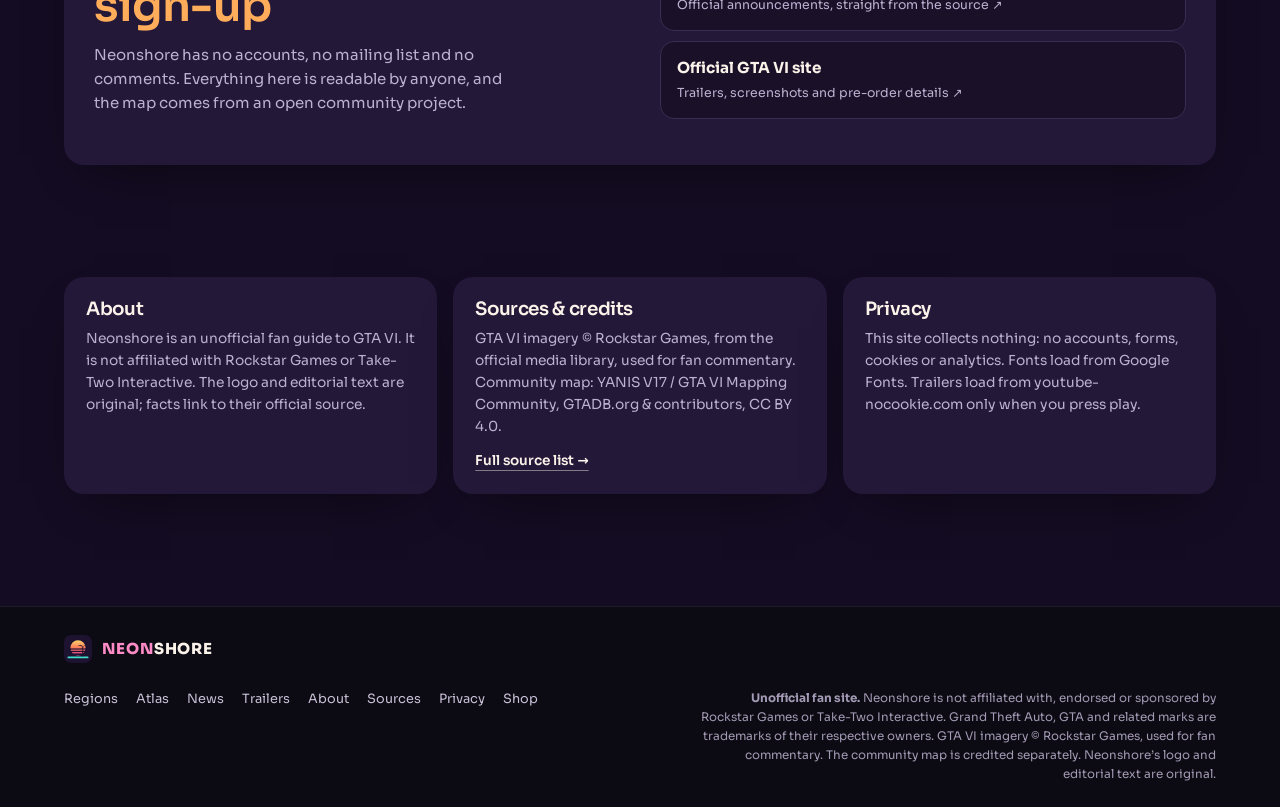
==== commit da2ce16f: "Add Neonshore Shop section with Sunset Job (coming soon, not for sale)" ====
--- a/index.html
+++ b/index.html
@@ -44,7 +44,11 @@
           </ul>
         </li>
         <li><a class="nav__link" href="#media"><span class="ico ico--film" aria-hidden="true"></span>Trailers</a></li>
-        <li><a class="nav__link nav__link--pill" href="#community"><span class="dots" aria-hidden="true">•••</span>Community</a></li>
+        <li><a class="nav__link nav__link--pill" href="#community"><span class="dots" aria-hidden="true">•••</span>Get involved</a></li>
+      </ul>
+      <ul class="nav__sections" aria-label="Site sections">
+        <li><a href="index.html" aria-current="page">Community</a></li>
+        <li><a href="shop/index.html">Shop</a></li>
       </ul>
     </nav>
 
@@ -231,7 +235,7 @@
     <a class="brand" href="#top" aria-label="Neonshore, back to top"><img src="assets/logo.svg" alt="" width="28" height="28"><span class="brand__name">NEON<b>SHORE</b></span></a>
   </div>
   <div class="wrap ftr__bot">
-    <nav aria-label="Footer"><a href="#regions">Regions</a><a href="#atlas">Atlas</a><a href="#record">News</a><a href="#media">Trailers</a><a href="#about">About</a><a href="sources.html">Sources</a><a href="#privacy">Privacy</a></nav>
+    <nav aria-label="Footer"><a href="#regions">Regions</a><a href="#atlas">Atlas</a><a href="#record">News</a><a href="#media">Trailers</a><a href="#about">About</a><a href="sources.html">Sources</a><a href="#privacy">Privacy</a><a href="shop/index.html">Shop</a></nav>
     <p class="disclaimer"><b>Unofficial fan site.</b> Neonshore is not affiliated with, endorsed or sponsored by Rockstar Games or Take-Two Interactive. Grand Theft Auto, GTA and related marks are trademarks of their respective owners. GTA VI imagery © Rockstar Games, used for fan commentary. The community map is credited separately. Neonshore’s logo and editorial text are original.</p>
   </div>
 </footer>
--- a/styles.css
+++ b/styles.css
@@ -330,3 +330,16 @@
 @media (max-width:860px){.about__grid{grid-template-columns:1fr}}
 @keyframes flash{0%{box-shadow:0 0 0 0 rgba(255,140,198,.9)}100%{box-shadow:0 0 0 14px rgba(255,140,198,0)}}
 .flash{animation:flash 1.1s ease-out 2}
+
+/* Site sections switch (Community | Shop), used on every page */
+.nav__sections{display:flex;align-items:center;gap:2px;background:#1a1129;border:1px solid var(--line);border-radius:12px;padding:3px}
+.nav__sections a{display:inline-flex;align-items:center;gap:6px;padding:7px 14px;border-radius:9px;font:600 .84rem var(--font);text-decoration:none;color:var(--muted);white-space:nowrap}
+.nav__sections a:hover{color:var(--text);background:rgba(255,255,255,.06)}
+.nav__sections a[aria-current=page]{background:var(--pink);color:#2a0b1c}
+@media (max-width:1024px){
+  .nav .nav__sections{order:-1;margin-bottom:14px}
+  .nav .nav__sections li{flex:1}
+  .nav .nav__sections a{width:100%;justify-content:center;padding:12px;font-size:.95rem}
+}
+.hdr__in>.nav__sections{margin-left:auto}
+@media (max-width:560px){.hdr__in>.nav__sections a{padding:7px 10px}}
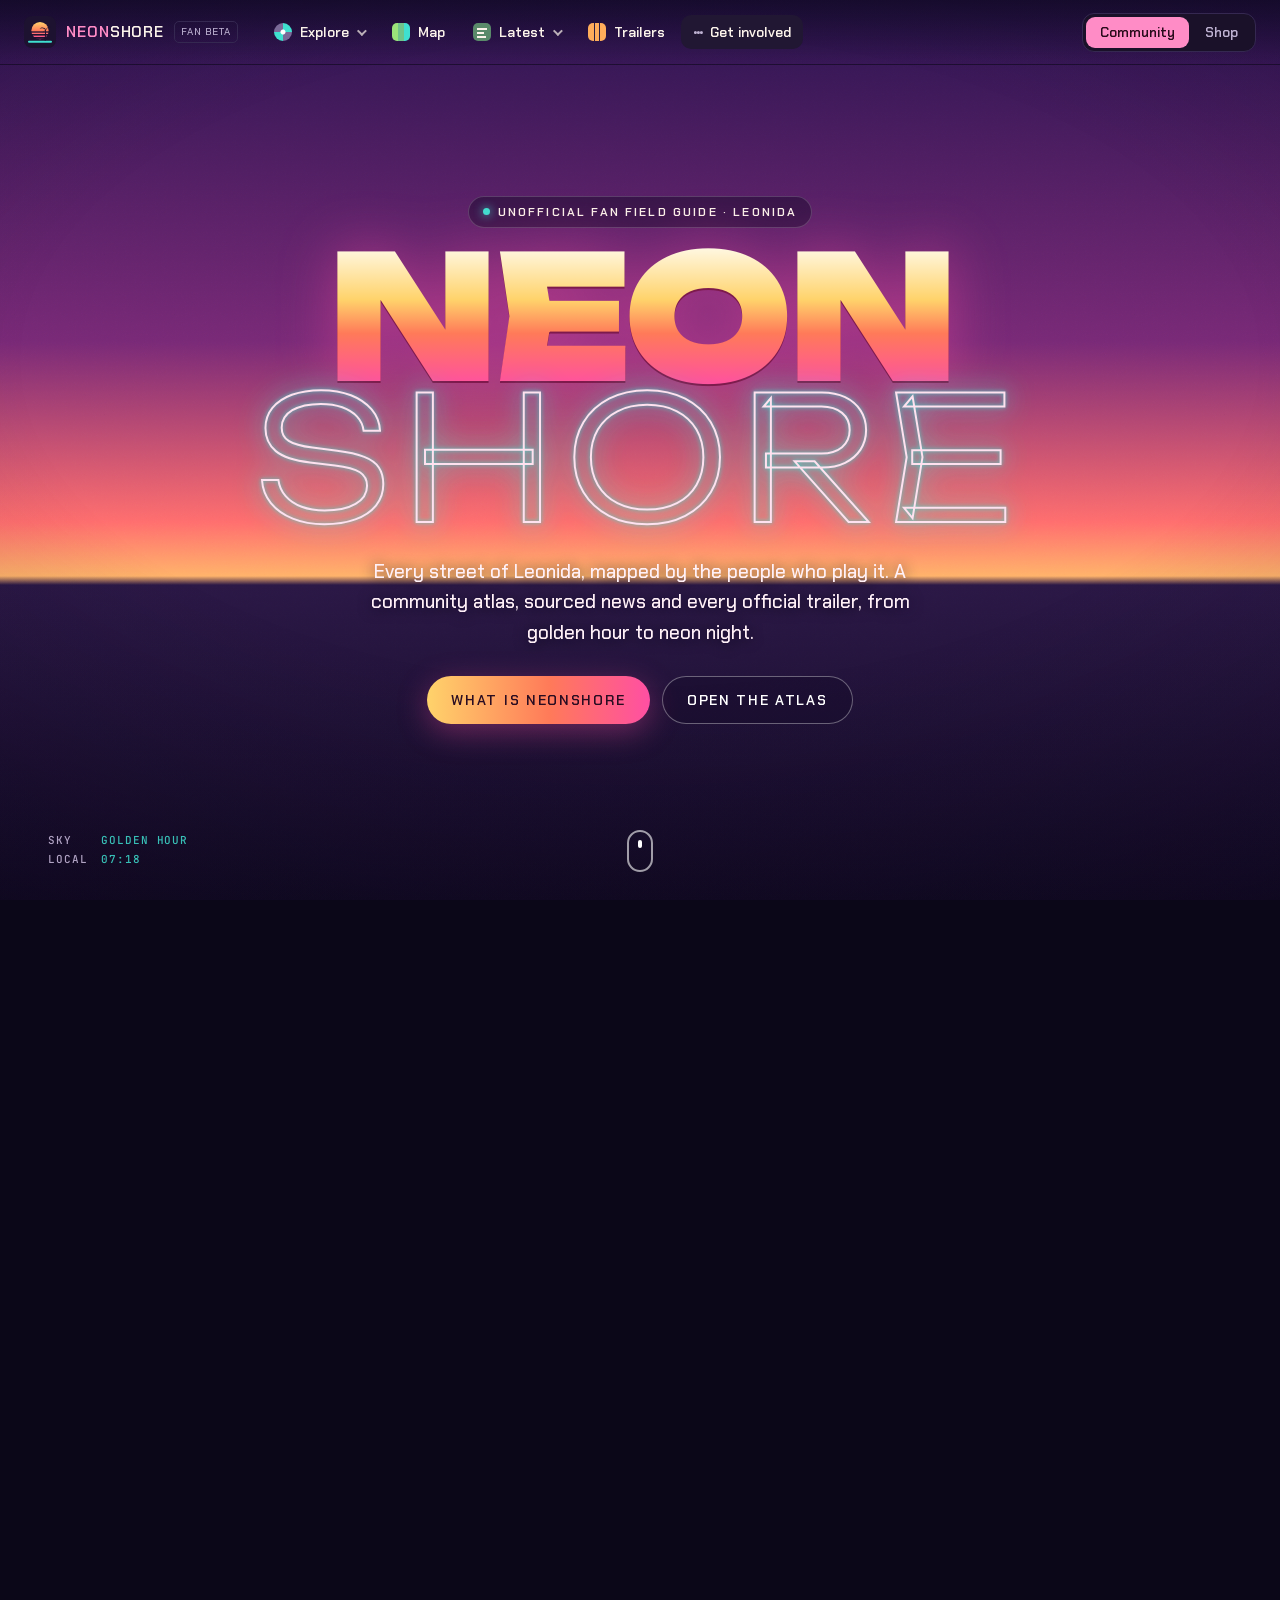
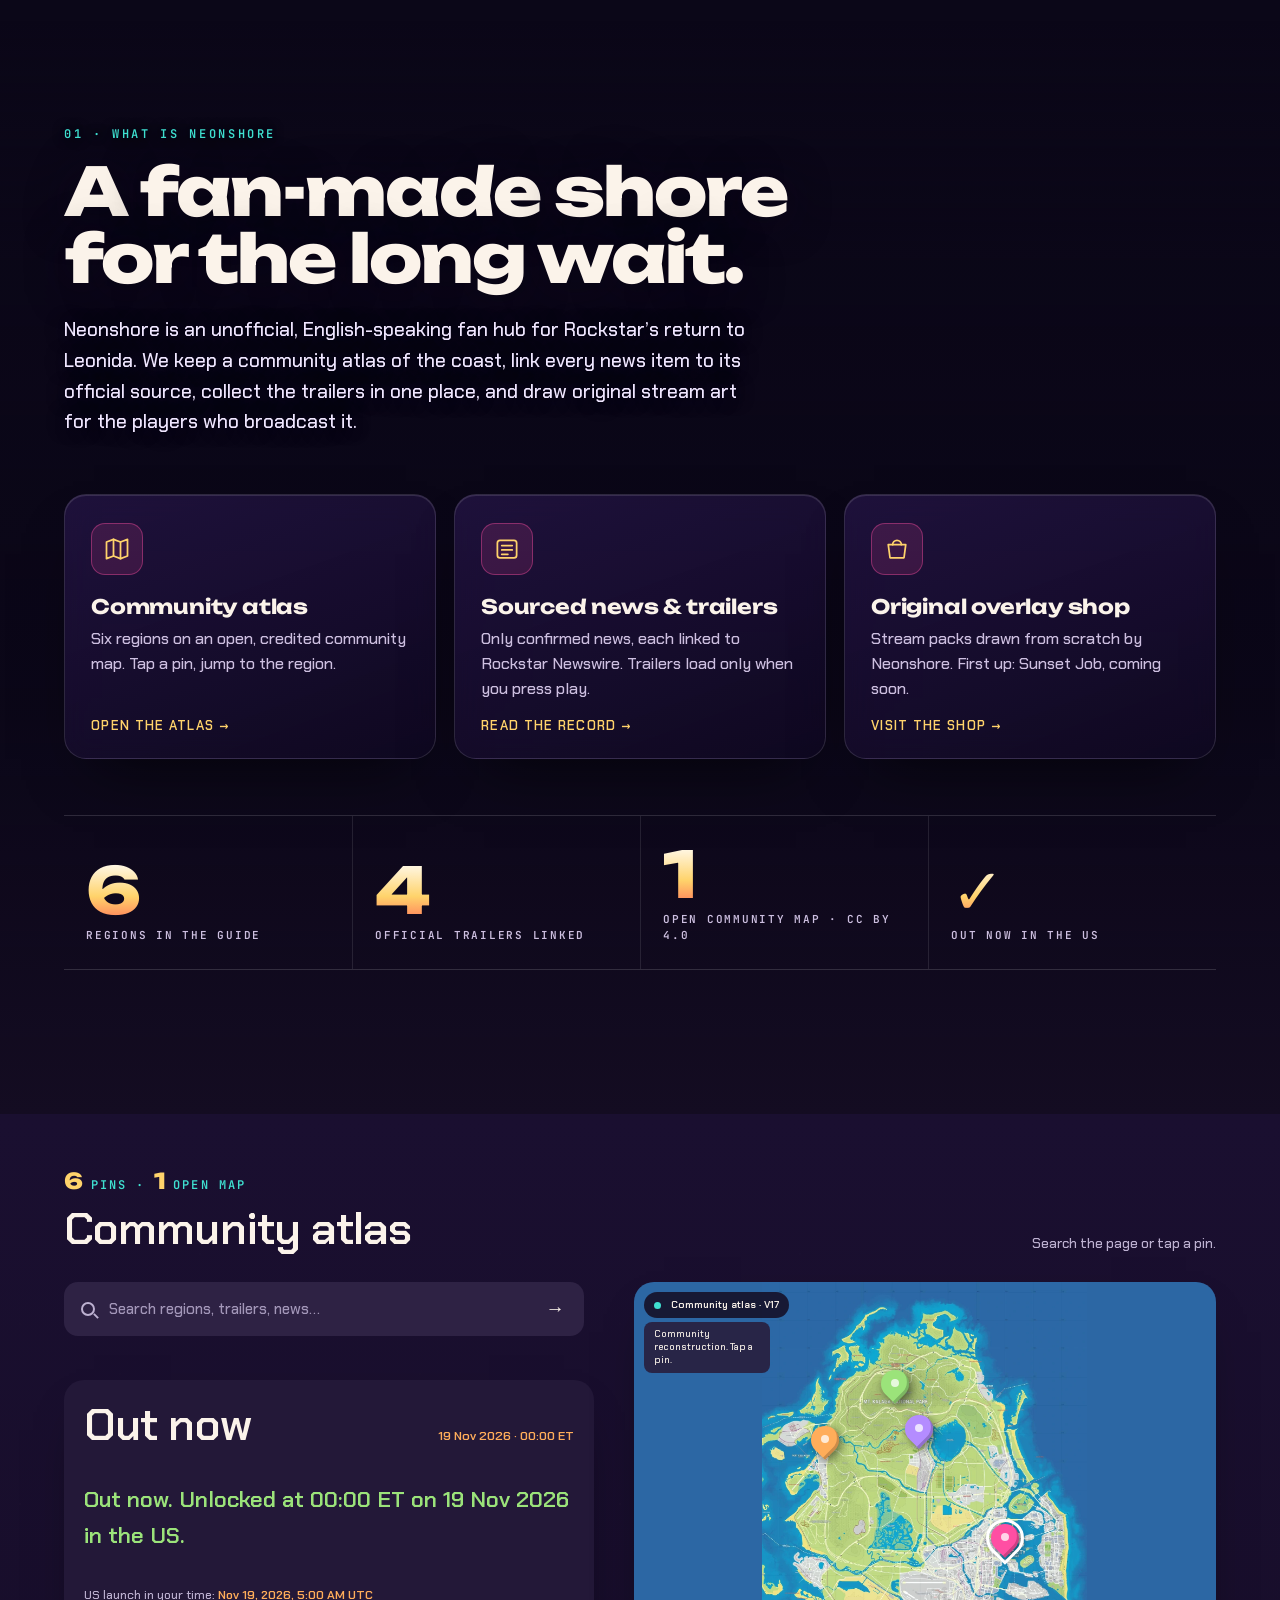
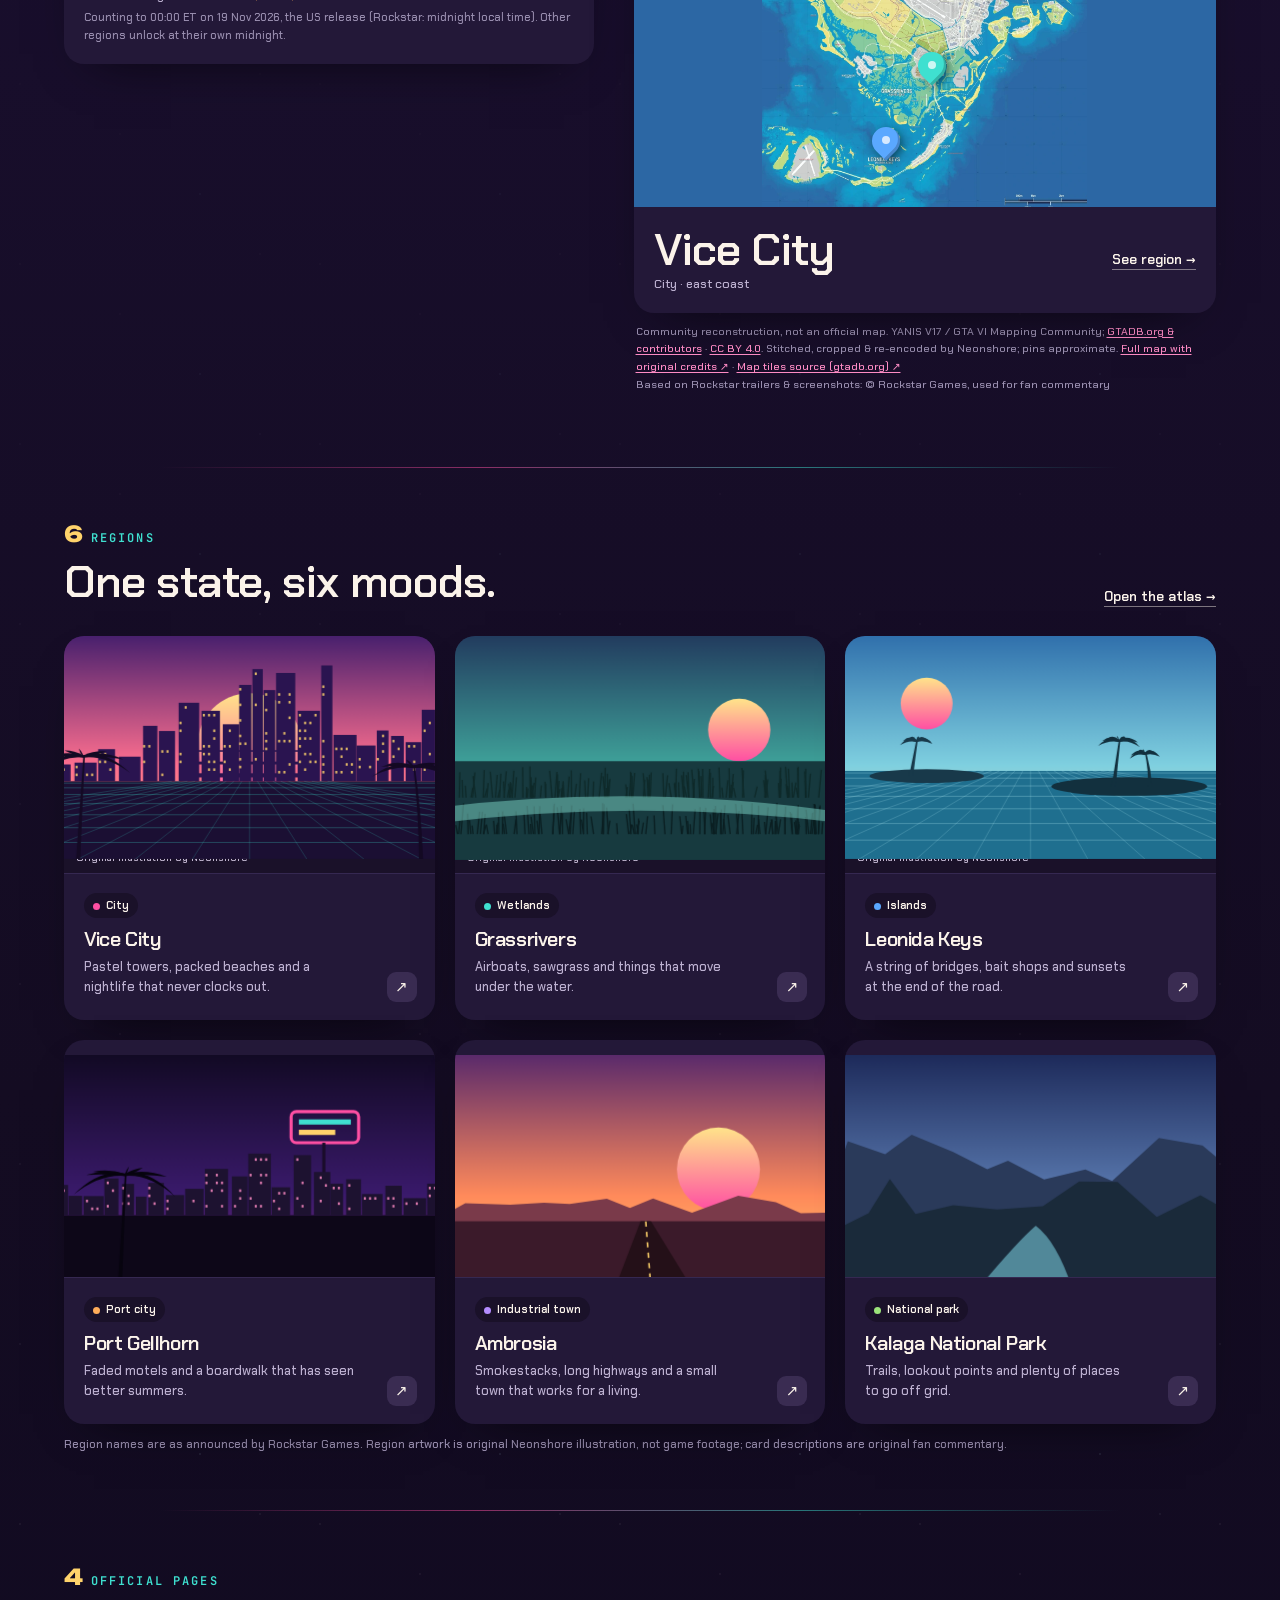
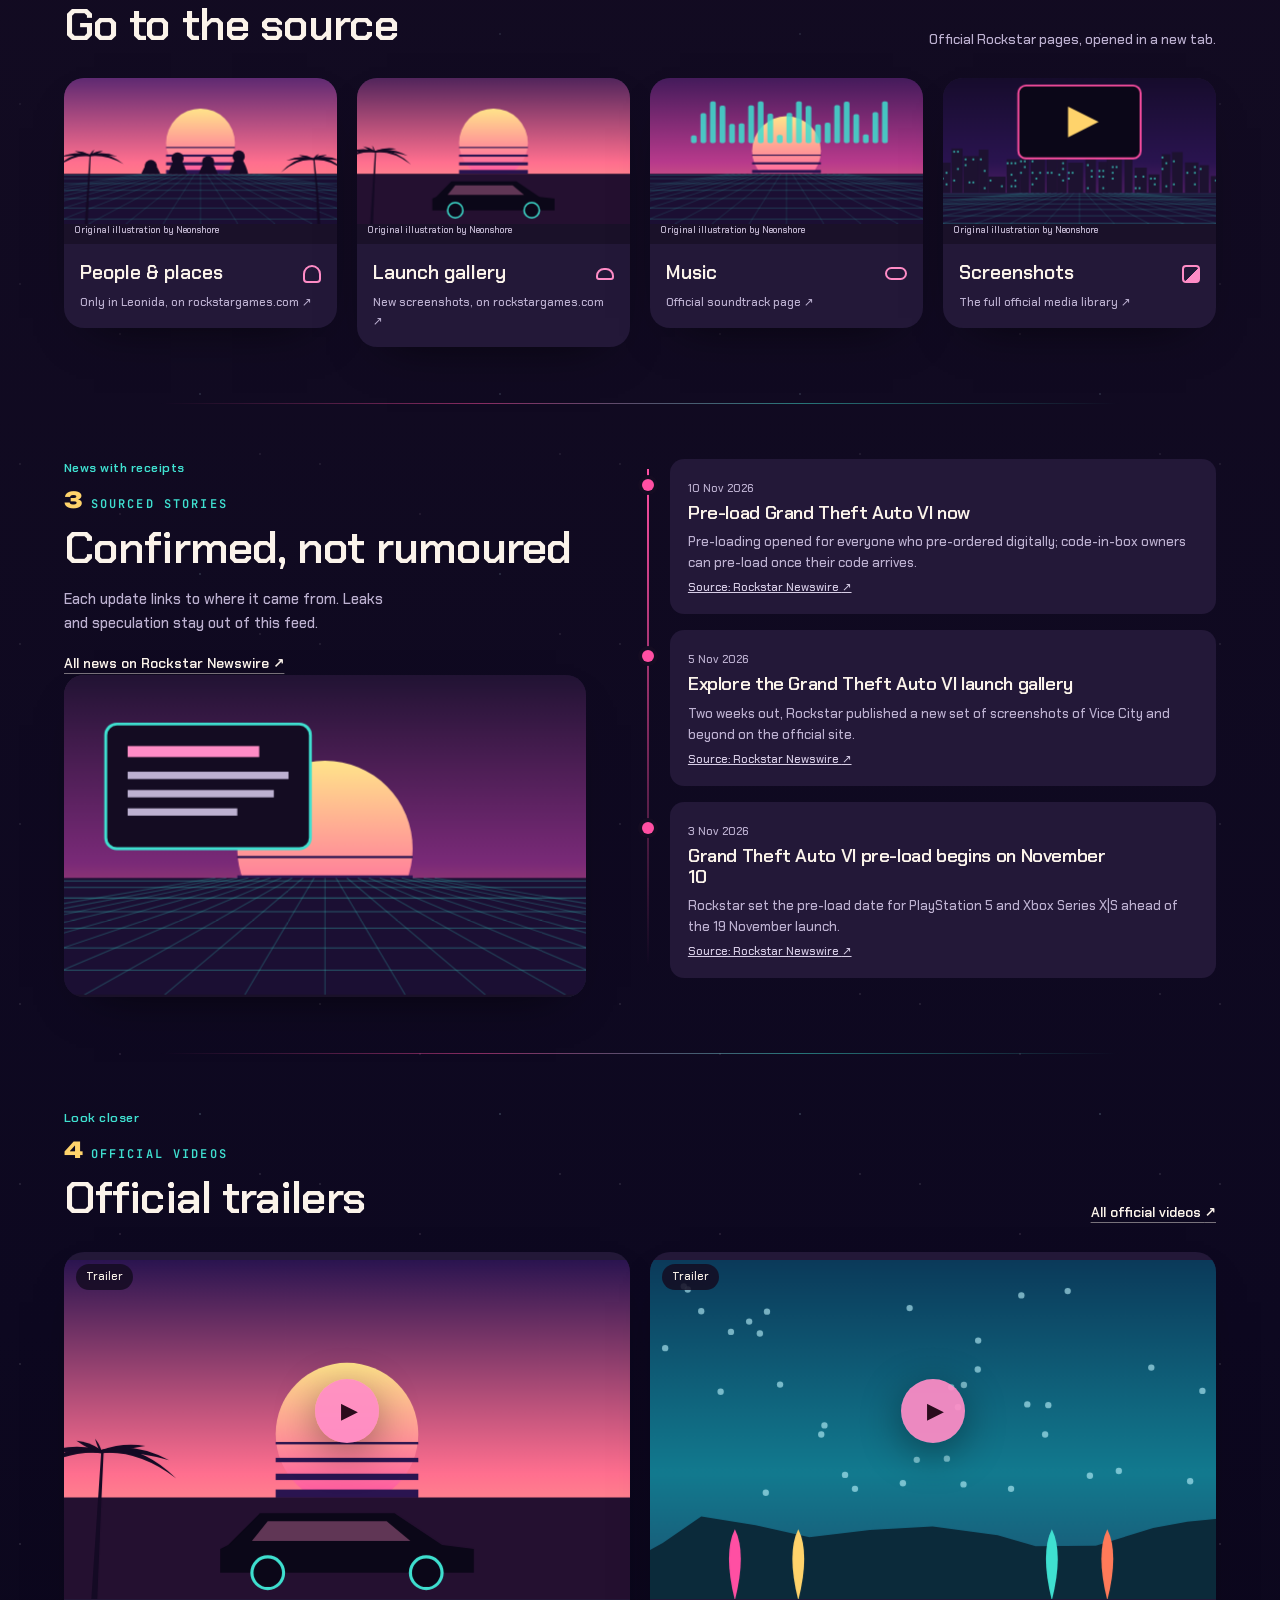
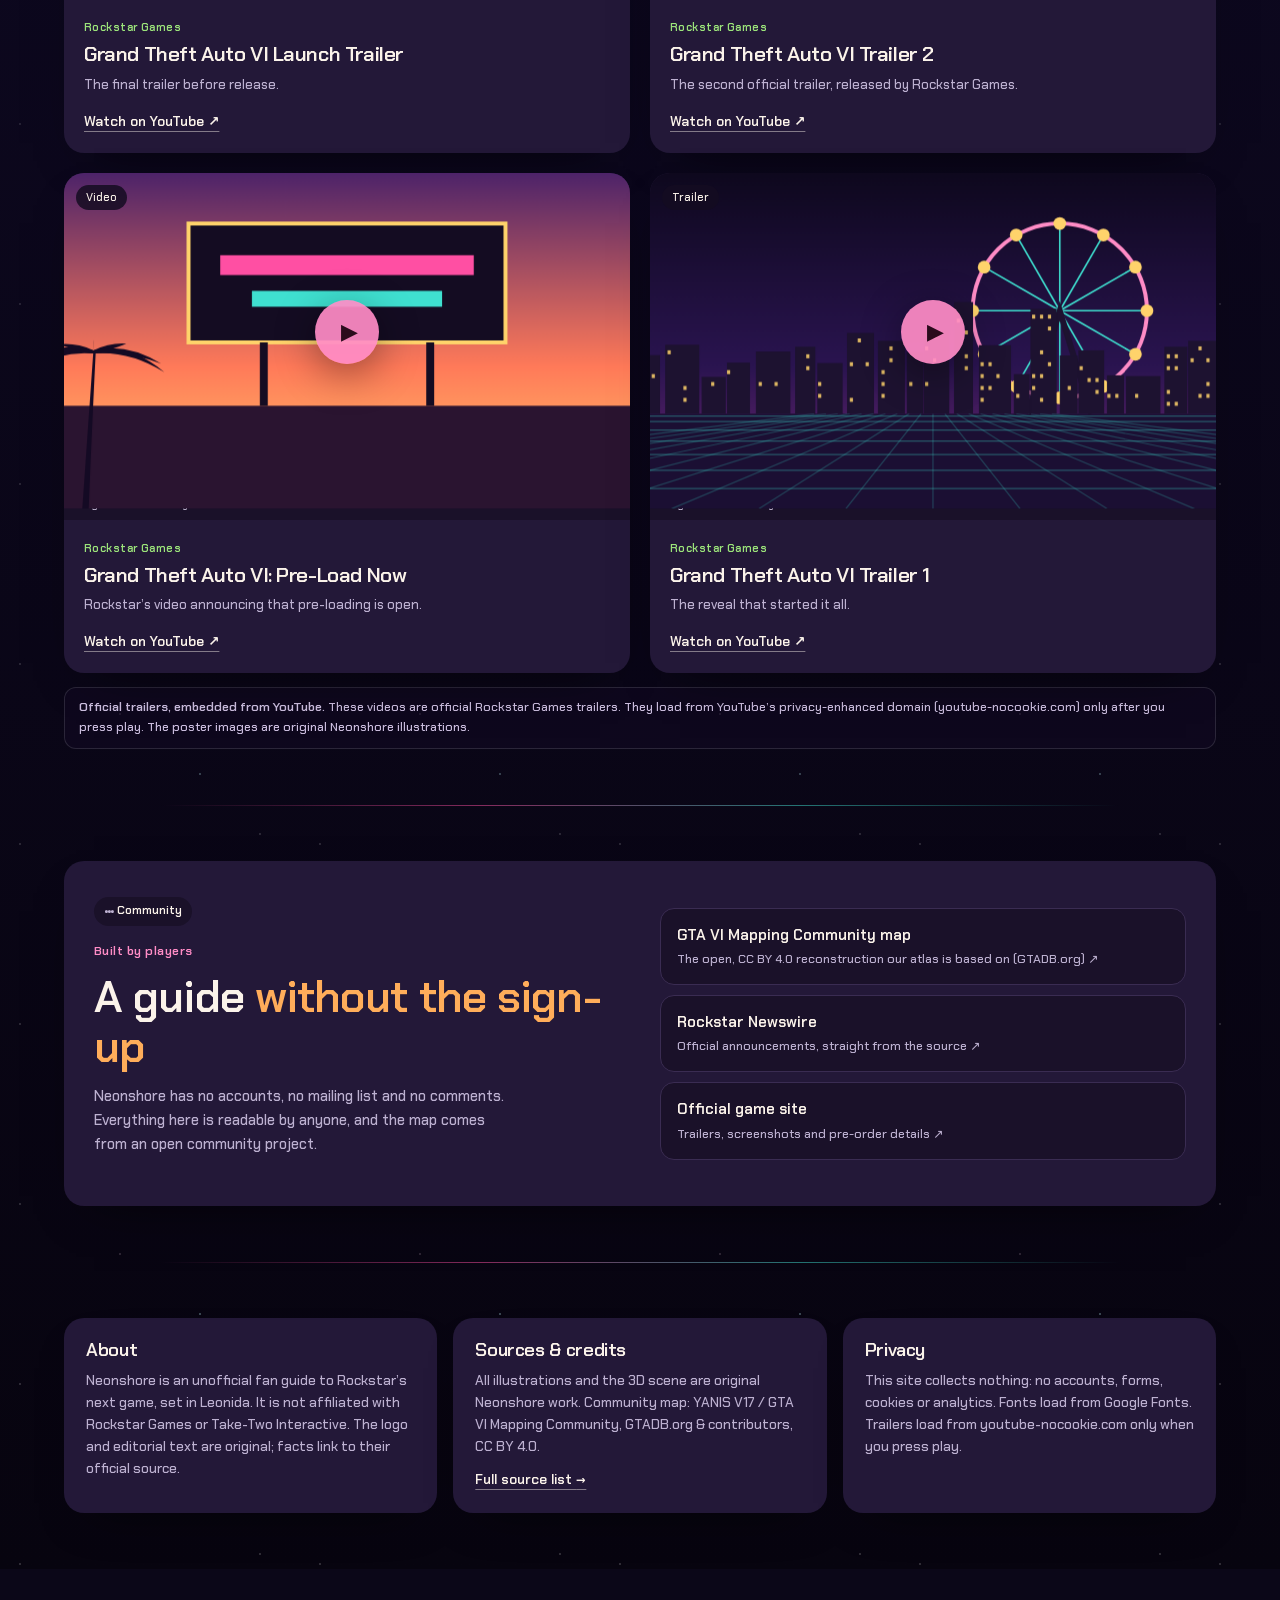
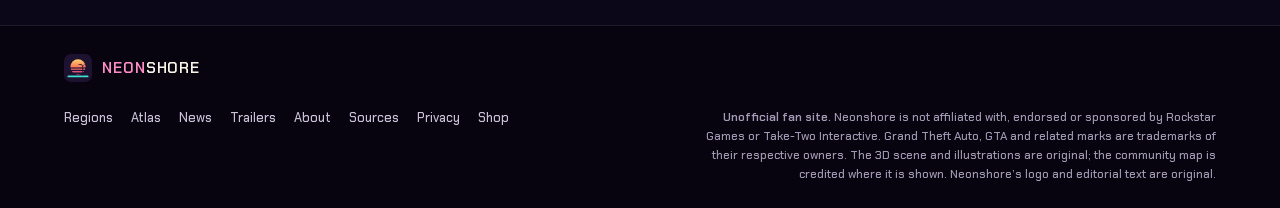
==== commit 0bd2212f: "Publish the 3D preview site with the buy button off Replace the previous Pages files with the suppli" ====
--- a/index.html
+++ b/index.html
@@ -3,16 +3,18 @@
 <head>
   <meta charset="utf-8">
   <meta name="viewport" content="width=device-width, initial-scale=1">
-  <title>Neonshore: the unofficial GTA VI fan hub</title>
-  <meta name="description" content="Neonshore is an unofficial, fan-made GTA VI hub: an illustrated atlas of Leonida, sourced news, trailers and hidden details, and a community built by players.">
+  <title>Neonshore · Unofficial fan field guide to Leonida</title>
+  <meta name="description" content="Neonshore is an unofficial, fan-made field guide to Leonida: a community atlas, sourced news, every official trailer in one place, and an original overlay shop.">
   <meta name="theme-color" content="#140c22">
   <link rel="icon" href="favicon.svg" type="image/svg+xml">
-  <link rel="preconnect" href="https://fonts.googleapis.com">
-  <link rel="preconnect" href="https://fonts.gstatic.com" crossorigin>
-  <link href="https://fonts.googleapis.com/css2?family=Sora:wght@300;400;600;700;800&family=Pacifico&display=swap" rel="stylesheet">
+  <link rel="preload" href="assets/fonts/Unbounded-VariableFont_wght.woff2" as="font" type="font/woff2" crossorigin>
   <link rel="stylesheet" href="styles.css">
+  <link rel="stylesheet" href="assets/css/fx.css">
+  <meta name="theme-color" content="#120a24">
+  <!-- Tier detection before paint (static fallback when WebGL is missing; lighter path for reduced motion). -->
+  <script>(function(){var d=document.documentElement,m=window.matchMedia,gl=false;try{var c=document.createElement('canvas');gl=!!(window.WebGLRenderingContext&&(c.getContext('webgl2')||c.getContext('webgl')));}catch(e){}d.classList.add('js');if(m&&m('(prefers-reduced-motion: reduce)').matches)d.classList.add('reduced-motion');if(!gl)d.classList.add('no-webgl');})();</script>
 </head>
-<body>
+<body class="x3-page" data-hero3d="community">
 <a class="skip" href="#main">Skip to content</a>
 
 <header class="hdr" id="top">
@@ -28,13 +30,14 @@
         <li class="dd">
           <button class="nav__btn" aria-expanded="false" aria-controls="dd-explore"><span class="ico ico--compass" aria-hidden="true"></span>Explore<span class="chev" aria-hidden="true"></span></button>
           <ul class="dd__menu" id="dd-explore">
+            <li><a href="#neonshore">What is Neonshore</a></li>
             <li><a href="#regions">Regions</a></li>
             <li><a href="#atlas">Community atlas</a></li>
             <li><a href="#files">Official pages</a></li>
             <li><a href="#about">About Neonshore</a></li>
           </ul>
         </li>
-        <li><a class="nav__link" href="#atlas"><span class="ico ico--map" aria-hidden="true"></span>Map</a></li>
+        <li><a class="nav__link" href="#atlas-sec"><span class="ico ico--map" aria-hidden="true"></span>Map</a></li>
         <li class="dd">
           <button class="nav__btn" aria-expanded="false" aria-controls="dd-latest"><span class="ico ico--news" aria-hidden="true"></span>Latest<span class="chev" aria-hidden="true"></span></button>
           <ul class="dd__menu" id="dd-latest">
@@ -57,27 +60,75 @@
 </header>
 
 <main id="main">
-  <!-- HERO -->
-  <section class="hero wrap" aria-labelledby="hero-title">
-    <div class="hero__left">
-      <div class="wordmark" aria-hidden="true">
-        <svg viewBox="0 0 520 150" class="wordmark__svg">
-          <defs>
-            <linearGradient id="wm" x1="0" y1="0" x2="0" y2="1"><stop offset="0" stop-color="#ff8cc6"/><stop offset="1" stop-color="#ff3f97"/></linearGradient>
-            <linearGradient id="wmsun" x1="0" y1="0" x2="0" y2="1"><stop offset="0" stop-color="#ffd36b"/><stop offset="1" stop-color="#ff7a59"/></linearGradient>
-          </defs>
-          <circle cx="452" cy="50" r="36" fill="url(#wmsun)" opacity=".9"/>
-          <g fill="#140c22"><rect x="414" y="54" width="80" height="4"/><rect x="414" y="64" width="80" height="5"/><rect x="414" y="75" width="80" height="6"/></g>
-          <text x="6" y="104" font-family="Pacifico, cursive" font-size="104" fill="#7a1747" textLength="372" lengthAdjust="spacingAndGlyphs">Neonshore</text>
-          <text x="0" y="98" font-family="Pacifico, cursive" font-size="104" fill="url(#wm)" stroke="#ffe1ef" stroke-width="1.5" textLength="372" lengthAdjust="spacingAndGlyphs">Neonshore</text>
-        </svg>
-      </div>
-      <p class="wordmark__sub" aria-hidden="true">Field Guide <span class="chip-ico">▤</span></p>
-
-      <h1 id="hero-title" class="hero__title">Every street of Leonida.<br><span>Mapped by the people who play it.</span></h1>
-      <p class="hero__intro">A community atlas from the city lights down to the island chain, with official news that links its sources and every trailer in one place.</p>
-      <p class="hero__line">Made by fans. Open to everyone.</p>
-
+  <!-- ===== PHASE 1 (for approval): 3D hero + "What is Neonshore". Shared modules: assets/js/hero3d.js, assets/js/scrollfx.js, assets/css/fx.css ===== -->
+  <div class="x3-stage" aria-hidden="true">
+    <canvas id="x3-scene"></canvas>
+    <div class="x3-fallback"><div class="x3-fb-sun"></div><div class="x3-fb-city"></div><div class="x3-fb-sea"></div></div>
+    <div class="x3-grain"></div>
+  </div>
+
+  <section class="x3-hero" id="hero" aria-labelledby="hero-title">
+    <div class="x3-hero__pin">
+      <p class="x3-chip" data-depth="2"><i></i>Unofficial fan field guide · Leonida</p>
+      <h1 class="x3-wordmark" id="hero-title" data-depth="1" aria-label="Neonshore"><span class="x3-wordmark__a" aria-hidden="true">Neon</span><span class="x3-wordmark__b" aria-hidden="true">shore</span></h1>
+      <p class="x3-hero__lede" data-depth="3">Every street of Leonida, mapped by the people who play it. A community atlas, sourced news and every official trailer, from golden hour to neon night.</p>
+      <div class="x3-hero__cta" data-depth="4">
+        <a class="x3-btn x3-btn--sun" href="#neonshore">What is Neonshore</a>
+        <a class="x3-btn x3-btn--ghost" href="#atlas-sec">Open the atlas</a>
+      </div>
+      <div class="x3-hud" aria-hidden="true">
+        <span>Sky</span><b id="x3-sky">Golden hour</b>
+        <span>Local</span><b id="x3-time">--:--</b>
+      </div>
+      <a class="x3-cue" href="#neonshore" aria-label="Scroll to What is Neonshore"><span></span></a>
+    </div>
+  </section>
+
+  <section class="x3-about" id="neonshore" aria-labelledby="neonshore-title">
+    <div class="x3-about__in">
+      <header class="x3-reveal">
+        <p class="x3-eyebrow">01 · What is Neonshore</p>
+        <h2 id="neonshore-title">A <span class="x3-nw">fan-made</span> shore<br>for the long wait.</h2>
+        <p class="x3-about__lede">Neonshore is an unofficial, English-speaking fan hub for Rockstar’s return to Leonida. We keep a community atlas of the coast, link every news item to its official source, collect the trailers in one place, and draw original stream art for the players who broadcast it.</p>
+      </header>
+      <div class="x3-pillars">
+        <a class="x3-pillar x3-reveal" style="--d:0" href="#atlas-sec">
+          <span class="x3-pillar__ico" aria-hidden="true"><svg viewBox="0 0 32 32"><path d="M4 8l8-3 8 3 8-3v19l-8 3-8-3-8 3z"/><path d="M12 5v19M20 8v19"/></svg></span>
+          <h3>Community atlas</h3>
+          <p>Six regions on an open, credited community map. Tap a pin, jump to the region.</p>
+          <span class="x3-pillar__go">Open the atlas →</span>
+        </a>
+        <a class="x3-pillar x3-reveal" style="--d:1" href="#record">
+          <span class="x3-pillar__ico" aria-hidden="true"><svg viewBox="0 0 32 32"><rect x="5" y="6" width="22" height="20" rx="3"/><path d="M10 12h12M10 17h12M10 22h7"/></svg></span>
+          <h3>Sourced news &amp; trailers</h3>
+          <p>Only confirmed news, each linked to Rockstar Newswire. Trailers load only when you press play.</p>
+          <span class="x3-pillar__go">Read the record →</span>
+        </a>
+        <a class="x3-pillar x3-reveal" style="--d:2" href="shop/index.html">
+          <span class="x3-pillar__ico" aria-hidden="true"><svg viewBox="0 0 32 32"><path d="M6 11h20l-2 15H8z"/><path d="M11 11a5 5 0 0110 0"/></svg></span>
+          <h3>Original overlay shop</h3>
+          <p>Stream packs drawn from scratch by Neonshore. First up: Sunset Job, coming soon.</p>
+          <span class="x3-pillar__go">Visit the shop →</span>
+        </a>
+      </div>
+      <dl class="x3-stats x3-reveal" aria-label="Neonshore in numbers">
+        <div><dt>Regions in the guide</dt><dd><span class="x3-count" data-to="6">6</span></dd></div>
+        <div><dt>Official trailers linked</dt><dd><span class="x3-count" data-to="4">4</span></dd></div>
+        <div><dt>Open community map · CC BY 4.0</dt><dd><span class="x3-count" data-to="1">1</span></dd></div>
+        <div><dt id="x3-launch-k">Hours to US launch</dt><dd><span class="x3-count" id="x3-launch" data-launch="2026-11-19T05:00:00Z">–</span></dd></div>
+      </dl>
+    </div>
+  </section>
+  <!-- ===== END PHASE 1 ===== -->
+
+  <!-- Below the 3D block: same shared FX (reveal/stagger, in-card parallax, pinned news column, counters) on a dusk-to-midnight background.
+       All imagery is original SVG illustration (assets/art/). -->
+  <div class="x3-solid">
+  <!-- ATLAS (moved from the old hero) — the CC BY 4.0 map credit must stay visible next to the map. -->
+  <section class="sec wrap x3-atlas" id="atlas-sec" aria-labelledby="atlas-sec-title">
+    <div class="sec__head" data-x3-reveal><div><p class="x3-kick"><b class="x3-count" data-to="6">6</b> pins · <b class="x3-count" data-to="1">1</b> open map</p><h2 id="atlas-sec-title">Community atlas</h2></div><p class="sec__aside">Search the page or tap a pin.</p></div>
+    <div class="x3-atlas__grid" data-x3-stagger>
+      <div>
       <div class="search" role="search">
         <label for="q" class="sr-only">Search this page</label>
         <span class="search__ico" aria-hidden="true"></span>
@@ -86,23 +137,22 @@
         <ul class="search__results" id="q-results" role="listbox" hidden></ul>
       </div>
       <p class="search__msg fine" id="q-msg" aria-live="polite"></p>
-
-      <div class="hero__ctas">
-        <a class="btn btn--pink" href="#regions">Explore the regions <span aria-hidden="true">→</span></a>
-        <a class="link" href="#atlas">See the atlas</a>
-        <a class="link" href="https://www.rockstargames.com/VI" target="_blank" rel="noopener">Official GTA VI site <span aria-hidden="true">↗</span></a>
-      </div>
-
-      <ul class="hero__stats" aria-label="What is on this page">
-        <li><b>6</b> regions</li>
-        <li><b>15</b> official images</li>
-        <li><b>4</b> official trailers</li>
-      </ul>
-      <p class="hero__note">Official facts link to Rockstar Games. The map is a credited community reconstruction.</p>
-      <a class="discover" href="#regions">Scroll to explore <span aria-hidden="true">↓</span></a>
-    </div>
-
-    <div class="hero__right">
+      <div style="height:24px"></div>
+      <section class="count card" id="countdown-card" aria-labelledby="count-title">
+        <div class="count__head"><h2 id="count-title">US launch in</h2><span class="count__date" id="count-date">19 Nov 2026 · 00:00 ET</span></div>
+        <p class="count__out" id="count-out" hidden>Out now. Unlocked at 00:00 ET on 19 Nov 2026 in the US.</p>
+        <div class="count__grid" id="countdown" role="timer" aria-live="off">
+          <div><b data-u="d">00</b><span>days</span></div>
+          <div><b data-u="h">00</b><span>hours</span></div>
+          <div><b data-u="m">00</b><span>mins</span></div>
+          <div><b data-u="s">00</b><span>secs</span></div>
+        </div>
+        <p class="count__note">US launch in your time: <b id="count-local">—</b></p>
+        <p class="count__fine">Counting to 00:00 ET on 19 Nov 2026, the US release (Rockstar: midnight local time). Other regions unlock at their own midnight.</p>
+      </section>
+
+      </div>
+      <div>
       <div class="atlas card" id="atlas">
         <div class="atlas__map">
           <span class="badge"><i class="dot dot--teal"></i>Community atlas · V17</span>
@@ -122,64 +172,54 @@
           <a class="link" id="atlas-see" href="#region-vice-city">See region <span aria-hidden="true">→</span></a>
         </div>
       </div>
-      <p class="credit map-credit">Community reconstruction, not an official map. YANIS V17 / GTA VI Mapping Community; <a href="https://map.gtadb.org/" target="_blank" rel="noopener">GTADB.org &amp; contributors</a> · <a href="https://creativecommons.org/licenses/by/4.0/" target="_blank" rel="noopener">CC BY 4.0</a>. Stitched, cropped &amp; re-encoded by Neonshore; pins approximate. <a href="assets/img/leonida-yanis-v17-full.webp" target="_blank" rel="noopener">Full map with original credits ↗</a><br>Based on Rockstar trailers &amp; screenshots: © Rockstar Games, used for fan commentary</p>
-
-      <section class="count card" id="countdown-card" aria-labelledby="count-title">
-        <div class="count__head"><h2 id="count-title">GTA VI launches in</h2><span class="count__date" id="count-date">19 Nov 2026 · 00:00 ET</span></div>
-        <p class="count__out" id="count-out" hidden>Out now. Unlocked at 00:00 ET on 19 Nov 2026 in the US.</p>
-        <div class="count__grid" id="countdown" role="timer" aria-live="off">
-          <div><b data-u="d">00</b><span>days</span></div>
-          <div><b data-u="h">00</b><span>hours</span></div>
-          <div><b data-u="m">00</b><span>mins</span></div>
-          <div><b data-u="s">00</b><span>secs</span></div>
-        </div>
-        <p class="count__note">US launch in your time: <b id="count-local">—</b></p>
-        <p class="count__fine">Counting to 00:00 ET on 19 Nov 2026, the US release (Rockstar: midnight local time). Other regions unlock at their own midnight.</p>
-      </section>
+      <p class="credit map-credit">Community reconstruction, not an official map. YANIS V17 / GTA VI Mapping Community; <a href="https://map.gtadb.org/" target="_blank" rel="noopener">GTADB.org &amp; contributors</a> · <a href="https://creativecommons.org/licenses/by/4.0/" target="_blank" rel="noopener">CC BY 4.0</a>. Stitched, cropped &amp; re-encoded by Neonshore; pins approximate. <a href="assets/img/leonida-yanis-v17-full.webp" target="_blank" rel="noopener">Full map with original credits ↗</a> · <a href="https://github.com/rolux/gtadb.org/tree/5c1d69ff864623d181da5457afaacd00b623e1a4/maps/tiles/6/yanis,17/2" target="_blank" rel="noopener">Map tiles source (gtadb.org) ↗</a><br>Based on Rockstar trailers &amp; screenshots: © Rockstar Games, used for fan commentary</p>
+
+      </div>
     </div>
   </section>
 
   <!-- REGIONS -->
   <section class="sec wrap" id="regions" aria-labelledby="regions-title">
-    <div class="sec__head"><h2 id="regions-title">One state, six moods.</h2><a class="link" href="#atlas">Open the atlas <span aria-hidden="true">→</span></a></div>
-    <ul class="regions">
-      <li class="rcard card" id="region-vice-city"><figure class="official-figure region-photo"><img src="assets/img/vice-city.webp" alt="Vice City sign, palms and a plane at sunset" loading="lazy" width="1400" height="788"><figcaption>© Rockstar Games, used for fan commentary</figcaption></figure>
+    <div class="sec__head" data-x3-reveal><div><p class="x3-kick"><b class="x3-count" data-to="6">6</b> regions</p><h2 id="regions-title">One state, six moods.</h2></div><a class="link" href="#atlas">Open the atlas <span aria-hidden="true">→</span></a></div>
+    <ul class="regions" data-x3-stagger>
+      <li class="rcard card" id="region-vice-city"><figure class="official-figure region-photo"><img src="assets/art/vice-city.svg" alt="" loading="lazy" data-x3-par="0.05" width="1600" height="900"><figcaption>Original illustration by Neonshore</figcaption></figure>
         <div class="rcard__body"><span class="tagd"><i class="dot dot--pink"></i>City</span><h3>Vice City</h3><p>Pastel towers, packed beaches and a nightlife that never clocks out.</p><button type="button" class="arrow" data-r="0" aria-label="Show Vice City on the atlas" title="Show on the atlas">↗</button></div></li>
-      <li class="rcard card" id="region-grassrivers"><figure class="official-figure region-photo"><img src="assets/img/grassrivers.webp" alt="Airboats crossing the Grassrivers wetlands" loading="lazy" width="1400" height="788"><figcaption>© Rockstar Games, used for fan commentary</figcaption></figure>
+      <li class="rcard card" id="region-grassrivers"><figure class="official-figure region-photo"><img src="assets/art/grassrivers.svg" alt="" loading="lazy" data-x3-par="0.05" width="1600" height="900"><figcaption>Original illustration by Neonshore</figcaption></figure>
         <div class="rcard__body"><span class="tagd"><i class="dot dot--teal"></i>Wetlands</span><h3>Grassrivers</h3><p>Airboats, sawgrass and things that move under the water.</p><button type="button" class="arrow" data-r="1" aria-label="Show Grassrivers on the atlas" title="Show on the atlas">↗</button></div></li>
-      <li class="rcard card" id="region-leonida-keys"><figure class="official-figure region-photo"><img src="assets/img/leonida-keys.webp" alt="Seaplane above the Leonida Keys" loading="lazy" width="1400" height="788"><figcaption>© Rockstar Games, used for fan commentary</figcaption></figure>
+      <li class="rcard card" id="region-leonida-keys"><figure class="official-figure region-photo"><img src="assets/art/leonida-keys.svg" alt="" loading="lazy" data-x3-par="0.05" width="1600" height="900"><figcaption>Original illustration by Neonshore</figcaption></figure>
         <div class="rcard__body"><span class="tagd"><i class="dot dot--blue"></i>Islands</span><h3>Leonida Keys</h3><p>A string of bridges, bait shops and sunsets at the end of the road.</p><button type="button" class="arrow" data-r="2" aria-label="Show Leonida Keys on the atlas" title="Show on the atlas">↗</button></div></li>
-      <li class="rcard card" id="region-port-gellhorn"><figure class="official-figure region-photo"><img src="assets/img/port-gellhorn.webp" alt="Faded motel sign at night in Port Gellhorn" loading="lazy" width="1400" height="788"><figcaption>© Rockstar Games, used for fan commentary</figcaption></figure>
+      <li class="rcard card" id="region-port-gellhorn"><figure class="official-figure region-photo"><img src="assets/art/port-gellhorn.svg" alt="" loading="lazy" data-x3-par="0.05" width="1600" height="900"><figcaption>Original illustration by Neonshore</figcaption></figure>
         <div class="rcard__body"><span class="tagd"><i class="dot dot--orange"></i>Port city</span><h3>Port Gellhorn</h3><p>Faded motels and a boardwalk that has seen better summers.</p><button type="button" class="arrow" data-r="3" aria-label="Show Port Gellhorn on the atlas" title="Show on the atlas">↗</button></div></li>
-      <li class="rcard card" id="region-ambrosia"><figure class="official-figure region-photo"><img src="assets/img/ambrosia.webp" alt="Motorcycle riders on an Ambrosia road" loading="lazy" width="1400" height="788"><figcaption>© Rockstar Games, used for fan commentary</figcaption></figure>
+      <li class="rcard card" id="region-ambrosia"><figure class="official-figure region-photo"><img src="assets/art/ambrosia.svg" alt="" loading="lazy" data-x3-par="0.05" width="1600" height="900"><figcaption>Original illustration by Neonshore</figcaption></figure>
         <div class="rcard__body"><span class="tagd"><i class="dot dot--violet"></i>Industrial town</span><h3>Ambrosia</h3><p>Smokestacks, long highways and a small town that works for a living.</p><button type="button" class="arrow" data-r="4" aria-label="Show Ambrosia on the atlas" title="Show on the atlas">↗</button></div></li>
-      <li class="rcard card" id="region-kalaga"><figure class="official-figure region-photo"><img src="assets/img/kalaga.webp" alt="Rocky river valley in Mount Kalaga National Park" loading="lazy" width="1400" height="788"><figcaption>© Rockstar Games, used for fan commentary</figcaption></figure>
+      <li class="rcard card" id="region-kalaga"><figure class="official-figure region-photo"><img src="assets/art/kalaga.svg" alt="" loading="lazy" data-x3-par="0.05" width="1600" height="900"><figcaption>Original illustration by Neonshore</figcaption></figure>
         <div class="rcard__body"><span class="tagd"><i class="dot dot--green"></i>National park</span><h3>Kalaga National Park</h3><p>Trails, lookout points and plenty of places to go off grid.</p><button type="button" class="arrow" data-r="5" aria-label="Show Kalaga National Park on the atlas" title="Show on the atlas">↗</button></div></li>
     </ul>
-    <p class="fine">Region names are as announced by Rockstar Games. Region screenshots were downloaded from the official GTA VI media library; card descriptions are original fan commentary.</p>
+    <p class="fine">Region names are as announced by Rockstar Games. Region artwork is original Neonshore illustration, not game footage; card descriptions are original fan commentary.</p>
   </section>
 
   <!-- FILES -->
   <section class="sec wrap" id="files" aria-labelledby="files-title">
-    <div class="sec__head"><h2 id="files-title">Go to the source</h2><p class="sec__aside">Official Rockstar pages, opened in a new tab.</p></div>
-    <ul class="files">
-      <li><a class="fcard card fcard--a" href="https://www.rockstargames.com/VI/only-in-leonida" target="_blank" rel="noopener"><figure class="official-figure folder-photo"><img src="assets/img/characters.webp" alt="Jason and Lucia" loading="lazy" width="1400" height="788"><figcaption>© Rockstar Games, used for fan commentary</figcaption></figure><span class="fcard__t">People &amp; places <i class="fi fi--person" aria-hidden="true"></i></span><span class="fcard__s">Only in Leonida, on rockstargames.com <span aria-hidden="true">↗</span></span></a></li>
-      <li><a class="fcard card fcard--b" href="https://www.rockstargames.com/VI/launch-gallery" target="_blank" rel="noopener"><figure class="official-figure folder-photo"><img src="assets/img/vehicles.webp" alt="Jason and Lucia with a green classic car by the water" loading="lazy" width="1400" height="788"><figcaption>© Rockstar Games, used for fan commentary</figcaption></figure><span class="fcard__t">Launch gallery <i class="fi fi--car" aria-hidden="true"></i></span><span class="fcard__s">New screenshots, on rockstargames.com <span aria-hidden="true">↗</span></span></a></li>
-      <li><a class="fcard card fcard--c" href="https://www.rockstargames.com/VI/music" target="_blank" rel="noopener"><figure class="official-figure folder-photo"><img src="assets/img/activities.webp" alt="People outside a waterfront shop" loading="lazy" width="1400" height="788"><figcaption>© Rockstar Games, used for fan commentary</figcaption></figure><span class="fcard__t">Music <i class="fi fi--pad" aria-hidden="true"></i></span><span class="fcard__s">Official soundtrack page <span aria-hidden="true">↗</span></span></a></li>
-      <li><a class="fcard card fcard--d" href="https://www.rockstargames.com/VI/media/screenshots" target="_blank" rel="noopener"><figure class="official-figure folder-photo"><img src="assets/img/gallery.webp" alt="Vice City towers, homes and a basketball court by the water" loading="lazy" width="1400" height="788"><figcaption>© Rockstar Games, used for fan commentary</figcaption></figure><span class="fcard__t">Screenshots <i class="fi fi--img" aria-hidden="true"></i></span><span class="fcard__s">The full official media library <span aria-hidden="true">↗</span></span></a></li>
+    <div class="sec__head" data-x3-reveal><div><p class="x3-kick"><b class="x3-count" data-to="4">4</b> official pages</p><h2 id="files-title">Go to the source</h2></div><p class="sec__aside">Official Rockstar pages, opened in a new tab.</p></div>
+    <ul class="files" data-x3-stagger>
+      <li><a class="fcard card fcard--a" href="https://www.rockstargames.com/VI/only-in-leonida" target="_blank" rel="noopener"><figure class="official-figure folder-photo"><img src="assets/art/people.svg" alt="" loading="lazy" data-x3-par="0.05" width="1600" height="900"><figcaption>Original illustration by Neonshore</figcaption></figure><span class="fcard__t">People &amp; places <i class="fi fi--person" aria-hidden="true"></i></span><span class="fcard__s">Only in Leonida, on rockstargames.com <span aria-hidden="true">↗</span></span></a></li>
+      <li><a class="fcard card fcard--b" href="https://www.rockstargames.com/VI/launch-gallery" target="_blank" rel="noopener"><figure class="official-figure folder-photo"><img src="assets/art/car.svg" alt="" loading="lazy" data-x3-par="0.05" width="1600" height="900"><figcaption>Original illustration by Neonshore</figcaption></figure><span class="fcard__t">Launch gallery <i class="fi fi--car" aria-hidden="true"></i></span><span class="fcard__s">New screenshots, on rockstargames.com <span aria-hidden="true">↗</span></span></a></li>
+      <li><a class="fcard card fcard--c" href="https://www.rockstargames.com/VI/music" target="_blank" rel="noopener"><figure class="official-figure folder-photo"><img src="assets/art/music.svg" alt="" loading="lazy" data-x3-par="0.05" width="1600" height="900"><figcaption>Original illustration by Neonshore</figcaption></figure><span class="fcard__t">Music <i class="fi fi--pad" aria-hidden="true"></i></span><span class="fcard__s">Official soundtrack page <span aria-hidden="true">↗</span></span></a></li>
+      <li><a class="fcard card fcard--d" href="https://www.rockstargames.com/VI/media/screenshots" target="_blank" rel="noopener"><figure class="official-figure folder-photo"><img src="assets/art/screen.svg" alt="" loading="lazy" data-x3-par="0.05" width="1600" height="900"><figcaption>Original illustration by Neonshore</figcaption></figure><span class="fcard__t">Screenshots <i class="fi fi--img" aria-hidden="true"></i></span><span class="fcard__s">The full official media library <span aria-hidden="true">↗</span></span></a></li>
     </ul>
   </section>
 
   <!-- RECORD -->
   <section class="sec wrap record" id="record" aria-labelledby="record-title">
-    <div class="record__left">
+    <div class="record__left" data-x3-reveal>
       <p class="eyebrow">News with receipts</p>
+      <p class="x3-kick"><b class="x3-count" data-to="3">3</b> sourced stories</p>
       <h2 id="record-title">Confirmed, not rumoured</h2>
       <p class="muted">Each update links to where it came from. Leaks and speculation stay out of this feed.</p>
       <a class="link" href="https://www.rockstargames.com/newswire" target="_blank" rel="noopener">All news on Rockstar Newswire <span aria-hidden="true">↗</span></a>
-      <figure class="official-figure record__feature card"><img src="assets/img/featured.webp" alt="Official artwork of Jason and Lucia on a sunny street" loading="lazy" width="1400" height="788"><figcaption>© Rockstar Games, used for fan commentary</figcaption></figure>
-    </div>
-    <ol class="timeline">
+      <figure class="official-figure record__feature card"><img src="assets/art/news.svg" alt="" loading="lazy" data-x3-par="0.05" width="1600" height="900"><figcaption>Original illustration by Neonshore</figcaption></figure>
+    </div>
+    <ol class="timeline" data-x3-stagger>
       <li><time datetime="2026-11-10">10 Nov 2026</time><h3>Pre-load Grand Theft Auto VI now</h3><p class="muted tl__txt">Pre-loading opened for everyone who pre-ordered digitally; code-in-box owners can pre-load once their code arrives.</p><a class="src" href="https://www.rockstargames.com/newswire/article/89834o94713o21" target="_blank" rel="noopener">Source: Rockstar Newswire <span aria-hidden="true">↗</span></a></li>
       <li><time datetime="2026-11-05">5 Nov 2026</time><h3>Explore the Grand Theft Auto VI launch gallery</h3><p class="muted tl__txt">Two weeks out, Rockstar published a new set of screenshots of Vice City and beyond on the official site.</p><a class="src" href="https://www.rockstargames.com/newswire/article/39ak81277255o9" target="_blank" rel="noopener">Source: Rockstar Newswire <span aria-hidden="true">↗</span></a></li>
       <li><time datetime="2026-11-03">3 Nov 2026</time><h3>Grand Theft Auto VI pre-load begins on November 10</h3><p class="muted tl__txt">Rockstar set the pre-load date for PlayStation 5 and Xbox Series X|S ahead of the 19 November launch.</p><a class="src" href="https://www.rockstargames.com/newswire/article/k4ak9okk485712" target="_blank" rel="noopener">Source: Rockstar Newswire <span aria-hidden="true">↗</span></a></li>
@@ -189,45 +229,46 @@
   <!-- MEDIA (store-style 2x2 cards) -->
   <section class="sec wrap" id="media" aria-labelledby="media-title">
     <p class="eyebrow">Look closer</p>
-    <div class="sec__head"><h2 id="media-title">Official trailers</h2><a class="link" href="https://www.rockstargames.com/VI/media/videos" target="_blank" rel="noopener">All official videos <span aria-hidden="true">↗</span></a></div>
-    <ul class="media">
-      <li class="mcard card"><figure class="official-figure media-photo"><span class="pill">Trailer</span><button type="button" class="yt" data-yt="rz1B4B2yBZY" data-title="Grand Theft Auto VI Launch Trailer" aria-label="Play Grand Theft Auto VI Launch Trailer (loads YouTube)"><img src="assets/img/launch-trailer-frame.webp" alt="Jason and Lucia beside a car, official launch trailer at 00:40" loading="lazy" width="1400" height="788"><span class="play" aria-hidden="true">▶</span></button><figcaption>© Rockstar Games, used for fan commentary</figcaption></figure>
+    <div class="sec__head" data-x3-reveal><div><p class="x3-kick"><b class="x3-count" data-to="4">4</b> official videos</p><h2 id="media-title">Official trailers</h2></div><a class="link" href="https://www.rockstargames.com/VI/media/videos" target="_blank" rel="noopener">All official videos <span aria-hidden="true">↗</span></a></div>
+    <ul class="media" data-x3-stagger>
+      <li class="mcard card"><figure class="official-figure media-photo"><span class="pill">Trailer</span><button type="button" class="yt" data-yt="rz1B4B2yBZY" data-title="Grand Theft Auto VI Launch Trailer" aria-label="Play Grand Theft Auto VI Launch Trailer (loads YouTube)"><img src="assets/art/car.svg" alt="" loading="lazy" data-x3-par="0.05" width="1600" height="900"><span class="play" aria-hidden="true">▶</span></button><figcaption>Original illustration by Neonshore</figcaption></figure>
         <div class="mcard__body"><p class="mcard__k">Rockstar Games</p><h3>Grand Theft Auto VI Launch Trailer</h3><p class="muted">The final trailer before release.</p><a class="link" href="https://www.youtube.com/watch?v=rz1B4B2yBZY" target="_blank" rel="noopener">Watch on YouTube <span aria-hidden="true">↗</span></a></div></li>
-      <li class="mcard card"><figure class="official-figure media-photo"><span class="pill">Trailer</span><button type="button" class="yt" data-yt="VQRLujxTm3c" data-title="Grand Theft Auto VI Trailer 2" aria-label="Play Grand Theft Auto VI Trailer 2 (loads YouTube)"><img src="assets/img/underwater.webp" alt="Underwater reef scene in the Leonida Keys" loading="lazy" width="1400" height="788"><span class="play" aria-hidden="true">▶</span></button><figcaption>© Rockstar Games, used for fan commentary</figcaption></figure>
+      <li class="mcard card"><figure class="official-figure media-photo"><span class="pill">Trailer</span><button type="button" class="yt" data-yt="VQRLujxTm3c" data-title="Grand Theft Auto VI Trailer 2" aria-label="Play Grand Theft Auto VI Trailer 2 (loads YouTube)"><img src="assets/art/reef.svg" alt="" loading="lazy" data-x3-par="0.05" width="1600" height="900"><span class="play" aria-hidden="true">▶</span></button><figcaption>Original illustration by Neonshore</figcaption></figure>
         <div class="mcard__body"><p class="mcard__k">Rockstar Games</p><h3>Grand Theft Auto VI Trailer 2</h3><p class="muted">The second official trailer, released by Rockstar Games.</p><a class="link" href="https://www.youtube.com/watch?v=VQRLujxTm3c" target="_blank" rel="noopener">Watch on YouTube <span aria-hidden="true">↗</span></a></div></li>
-      <li class="mcard card"><figure class="official-figure media-photo"><span class="pill">Video</span><button type="button" class="yt" data-yt="_yl5ELcmugI" data-title="Grand Theft Auto VI: Pre-Load Now" aria-label="Play Grand Theft Auto VI: Pre-Load Now (loads YouTube)"><img src="assets/img/hidden-sign.webp" alt="Roadside billboard and riders on a Leonida Keys street" loading="lazy" width="1400" height="788"><span class="play" aria-hidden="true">▶</span></button><figcaption>© Rockstar Games, used for fan commentary</figcaption></figure>
+      <li class="mcard card"><figure class="official-figure media-photo"><span class="pill">Video</span><button type="button" class="yt" data-yt="_yl5ELcmugI" data-title="Grand Theft Auto VI: Pre-Load Now" aria-label="Play Grand Theft Auto VI: Pre-Load Now (loads YouTube)"><img src="assets/art/billboard.svg" alt="" loading="lazy" data-x3-par="0.05" width="1600" height="900"><span class="play" aria-hidden="true">▶</span></button><figcaption>Original illustration by Neonshore</figcaption></figure>
         <div class="mcard__body"><p class="mcard__k">Rockstar Games</p><h3>Grand Theft Auto VI: Pre-Load Now</h3><p class="muted">Rockstar’s video announcing that pre-loading is open.</p><a class="link" href="https://www.youtube.com/watch?v=_yl5ELcmugI" target="_blank" rel="noopener">Watch on YouTube <span aria-hidden="true">↗</span></a></div></li>
-      <li class="mcard card"><figure class="official-figure media-photo"><span class="pill">Trailer</span><button type="button" class="yt" data-yt="QdBZY2fkU-0" data-title="Grand Theft Auto VI Trailer 1" aria-label="Play Grand Theft Auto VI Trailer 1 (loads YouTube)"><img src="assets/img/soundtrack.webp" alt="Vice City waterfront and Ferris wheel at night" loading="lazy" width="1400" height="788"><span class="play" aria-hidden="true">▶</span></button><figcaption>© Rockstar Games, used for fan commentary</figcaption></figure>
+      <li class="mcard card"><figure class="official-figure media-photo"><span class="pill">Trailer</span><button type="button" class="yt" data-yt="QdBZY2fkU-0" data-title="Grand Theft Auto VI Trailer 1" aria-label="Play Grand Theft Auto VI Trailer 1 (loads YouTube)"><img src="assets/art/ferris.svg" alt="" loading="lazy" data-x3-par="0.05" width="1600" height="900"><span class="play" aria-hidden="true">▶</span></button><figcaption>Original illustration by Neonshore</figcaption></figure>
         <div class="mcard__body"><p class="mcard__k">Rockstar Games</p><h3>Grand Theft Auto VI Trailer 1</h3><p class="muted">The reveal that started it all.</p><a class="link" href="https://www.youtube.com/watch?v=QdBZY2fkU-0" target="_blank" rel="noopener">Watch on YouTube <span aria-hidden="true">↗</span></a></div></li>
     </ul>
-    <p class="fine">Videos play from YouTube’s privacy-enhanced domain (youtube-nocookie.com) only after you press play. Poster images are official Rockstar screenshots and a frame from the launch trailer.</p>
+    <p class="x3-note"><b>Official trailers, embedded from YouTube.</b> These videos are official Rockstar Games trailers. They load from YouTube’s privacy-enhanced domain (youtube-nocookie.com) only after you press play. The poster images are original Neonshore illustrations.</p>
   </section>
 
   <!-- COMMUNITY -->
   <section class="sec wrap" id="community" aria-labelledby="community-title">
-    <div class="join card">
+    <div class="join card" data-x3-reveal>
       <div class="join__l">
         <span class="badge"><span class="dots" aria-hidden="true">•••</span> Community</span>
         <p class="eyebrow eyebrow--muted">Built by players</p>
         <h2 id="community-title">A guide <span class="hl">without the sign-up</span></h2>
         <p class="muted">Neonshore has no accounts, no mailing list and no comments. Everything here is readable by anyone, and the map comes from an open community project.</p>
       </div>
-      <ul class="join__r comm-links">
+      <ul class="join__r comm-links" data-x3-stagger>
         <li><a class="comm-link" href="https://map.gtadb.org/" target="_blank" rel="noopener"><b>GTA VI Mapping Community map</b><span>The open, CC BY 4.0 reconstruction our atlas is based on (GTADB.org) ↗</span></a></li>
         <li><a class="comm-link" href="https://www.rockstargames.com/newswire" target="_blank" rel="noopener"><b>Rockstar Newswire</b><span>Official announcements, straight from the source ↗</span></a></li>
-        <li><a class="comm-link" href="https://www.rockstargames.com/VI" target="_blank" rel="noopener"><b>Official GTA VI site</b><span>Trailers, screenshots and pre-order details ↗</span></a></li>
+        <li><a class="comm-link" href="https://www.rockstargames.com/VI" target="_blank" rel="noopener"><b>Official game site</b><span>Trailers, screenshots and pre-order details ↗</span></a></li>
       </ul>
     </div>
   </section>
 
   <!-- ABOUT / SOURCES / PRIVACY -->
   <section class="sec wrap about" id="about" aria-labelledby="about-title">
-    <div class="about__grid">
-      <div class="card about__card"><h2 id="about-title">About</h2><p class="muted">Neonshore is an unofficial fan guide to GTA VI. It is not affiliated with Rockstar Games or Take-Two Interactive. The logo and editorial text are original; facts link to their official source.</p></div>
-      <div class="card about__card" id="sources"><h2>Sources &amp; credits</h2><p class="muted">GTA VI imagery © Rockstar Games, from the official media library, used for fan commentary. Community map: YANIS V17 / GTA VI Mapping Community, GTADB.org &amp; contributors, CC BY 4.0.</p><a class="link" href="sources.html">Full source list <span aria-hidden="true">→</span></a></div>
+    <div class="about__grid" data-x3-stagger>
+      <div class="card about__card"><h2 id="about-title">About</h2><p class="muted">Neonshore is an unofficial fan guide to Rockstar’s next game, set in Leonida. It is not affiliated with Rockstar Games or Take-Two Interactive. The logo and editorial text are original; facts link to their official source.</p></div>
+      <div class="card about__card" id="sources"><h2>Sources &amp; credits</h2><p class="muted">All illustrations and the 3D scene are original Neonshore work. Community map: YANIS V17 / GTA VI Mapping Community, GTADB.org &amp; contributors, CC BY 4.0.</p><a class="link" href="sources.html">Full source list <span aria-hidden="true">→</span></a></div>
       <div class="card about__card" id="privacy"><h2>Privacy</h2><p class="muted">This site collects nothing: no accounts, forms, cookies or analytics. Fonts load from Google Fonts. Trailers load from youtube-nocookie.com only when you press play.</p></div>
     </div>
   </section>
+  </div><!-- /x3-solid -->
 </main>
 
 <footer class="ftr">
@@ -236,9 +277,10 @@
   </div>
   <div class="wrap ftr__bot">
     <nav aria-label="Footer"><a href="#regions">Regions</a><a href="#atlas">Atlas</a><a href="#record">News</a><a href="#media">Trailers</a><a href="#about">About</a><a href="sources.html">Sources</a><a href="#privacy">Privacy</a><a href="shop/index.html">Shop</a></nav>
-    <p class="disclaimer"><b>Unofficial fan site.</b> Neonshore is not affiliated with, endorsed or sponsored by Rockstar Games or Take-Two Interactive. Grand Theft Auto, GTA and related marks are trademarks of their respective owners. GTA VI imagery © Rockstar Games, used for fan commentary. The community map is credited separately. Neonshore’s logo and editorial text are original.</p>
+    <p class="disclaimer"><b>Unofficial fan site.</b> Neonshore is not affiliated with, endorsed or sponsored by Rockstar Games or Take-Two Interactive. Grand Theft Auto, GTA and related marks are trademarks of their respective owners. The 3D scene and illustrations are original; the community map is credited where it is shown. Neonshore’s logo and editorial text are original.</p>
   </div>
 </footer>
 <script src="main.js" defer></script>
+<script type="module" src="assets/js/scrollfx.js"></script>
 </body>
 </html>
--- a/assets/css/fx.css
+++ b/assets/css/fx.css
@@ -0,0 +1,162 @@
+/* Neonshore shared 3D/scroll FX layer. Prefixed x3- so it never collides with styles.css.
+   Fonts: SIL OFL 1.1 (assets/fonts/OFL-1.1.txt). */
+@font-face{font-family:"Unbounded";src:url(../fonts/Unbounded-VariableFont_wght.woff2) format("woff2");font-weight:200 900;font-display:swap}
+@font-face{font-family:"Chakra Petch";src:url(../fonts/ChakraPetch-Medium.woff2) format("woff2");font-weight:400 500;font-display:swap}
+@font-face{font-family:"Chakra Petch";src:url(../fonts/ChakraPetch-SemiBold.woff2) format("woff2");font-weight:600 800;font-display:swap}
+@font-face{font-family:"JetBrains Mono";src:url(../fonts/JetBrainsMono-VariableFont_wght.woff2) format("woff2");font-weight:100 800;font-display:swap}
+
+:root{--x3-p:0;--x3-mx:0;--x3-my:0;--x3-night:#0b0718;--x3-sun1:#ffd36b;--x3-sun2:#ff7a59;--x3-pink:#ff4fa3;--x3-cyan:#3fe0d0;
+  --x3-head:"Unbounded",system-ui,sans-serif;--x3-hud:"Chakra Petch",system-ui,sans-serif;--x3-mono:"JetBrains Mono",ui-monospace,monospace}
+/* all type is vendored now (no Google Fonts request) */
+.x3-page{--font:"Chakra Petch",system-ui,-apple-system,"Segoe UI",Roboto,sans-serif;background:transparent}
+html:has(.x3-page){background:var(--x3-night)}
+
+/* ---------- stage ---------- */
+.x3-stage{position:fixed;inset:0;z-index:-1;overflow:hidden;background:linear-gradient(180deg,#2a1450 0%,#7a2a78 38%,#ff6f6f 58%,#ffb36b 64%,#2b1846 65%,#120a24 100%)}
+.x3-stage canvas{position:absolute;inset:0;width:100%;height:100%;display:block}
+.x3-fallback{position:absolute;inset:0;display:none}
+.no-webgl .x3-stage canvas,.x3-stage.is-fallback canvas{display:none}
+.no-webgl .x3-fallback,.x3-stage.is-fallback .x3-fallback{display:block}
+.x3-fb-sun{position:absolute;left:50%;top:22%;width:min(52vw,460px);aspect-ratio:1;border-radius:50%;transform:translate(-50%,calc(var(--x3-p)*40%));
+  background:linear-gradient(#ffe48a,#ff8a5b 55%,#ff4fa3);filter:drop-shadow(0 0 50px #ff6fa0);
+  -webkit-mask:linear-gradient(#000 52%,transparent 52% 56%,#000 56% 64%,transparent 64% 69%,#000 69% 76%,transparent 76% 82%,#000 82%);
+  mask:linear-gradient(#000 52%,transparent 52% 56%,#000 56% 64%,transparent 64% 69%,#000 69% 76%,transparent 76% 82%,#000 82%)}
+.x3-fb-city{position:absolute;left:0;right:0;bottom:35%;height:22%;background:url(../art/vice-city.svg) center bottom/cover;opacity:0}
+.x3-fb-sea{position:absolute;left:0;right:0;bottom:0;height:35%;background:repeating-linear-gradient(90deg,transparent 0 79px,rgba(63,224,208,.25) 79px 80px),linear-gradient(#2b1846,#0b0718)}
+.x3-grain{position:absolute;inset:0;pointer-events:none;opacity:.07;mix-blend-mode:overlay;
+  background-image:url("data:image/svg+xml,%3Csvg xmlns='http://www.w3.org/2000/svg' width='160' height='160'%3E%3Cfilter id='n'%3E%3CfeTurbulence baseFrequency='.9' numOctaves='2'/%3E%3C/filter%3E%3Crect width='100%25' height='100%25' filter='url(%23n)'/%3E%3C/svg%3E")}
+.x3-stage::after{content:"";position:absolute;inset:0;pointer-events:none;
+  background:radial-gradient(120% 90% at 50% 40%,transparent 40%,rgba(8,4,20,calc(.35 + var(--x3-p)*.4)) 100%)}
+
+/* header floats over the hero, turns solid once past it */
+.x3-page .hdr{position:fixed;left:0;right:0;background:linear-gradient(180deg,rgba(11,7,24,.6),rgba(11,7,24,0));border-bottom-color:transparent;backdrop-filter:none;transition:background .3s,border-color .3s}
+.x3-page .hdr.is-solid{background:rgba(16,10,26,.92);backdrop-filter:blur(14px);border-bottom-color:#261b3a}
+
+/* ---------- hero (pinned) ---------- */
+.x3-hero{height:210vh;position:relative}
+.x3-hero__pin{position:sticky;top:0;height:100vh;height:100svh;display:flex;flex-direction:column;align-items:center;justify-content:center;text-align:center;padding:84px 20px 64px;
+  opacity:max(0,calc(1 - var(--x3-p)*2.4));filter:blur(calc(var(--x3-p)*14px))}
+/* layered parallax: each layer rises at its own speed and sways against the mouse */
+[data-depth]{--k:calc(var(--depth,1)*0.5);transform:translate3d(calc(var(--x3-mx)*var(--k)*-8px),calc(var(--x3-p)*-130px*var(--k) + var(--x3-my)*var(--k)*-6px),0)}
+[data-depth="1"]{--depth:1}[data-depth="2"]{--depth:2}[data-depth="3"]{--depth:3}[data-depth="4"]{--depth:4}
+.x3-chip{display:inline-flex;align-items:center;gap:8px;margin:0;font:600 12px/1 var(--x3-hud);letter-spacing:.18em;text-transform:uppercase;padding:9px 14px;border-radius:999px;
+  background:rgba(20,10,40,.45);border:1px solid rgba(255,255,255,.18);backdrop-filter:blur(6px)}
+.x3-chip i{width:7px;height:7px;border-radius:50%;background:var(--x3-cyan);box-shadow:0 0 10px var(--x3-cyan);animation:x3-pulse 2s infinite}
+@keyframes x3-pulse{50%{opacity:.35}}
+.x3-wordmark{margin:18px 0 6px;font:900 clamp(56px,13.5vw,210px)/.82 var(--x3-head);letter-spacing:-.035em;text-transform:uppercase;display:flex;flex-direction:column;align-items:center;scale:calc(1 + var(--x3-p)*.25)}
+.x3-wordmark__a{display:block;background:linear-gradient(180deg,#fff9e6 0%,#ffd36b 38%,#ff7a59 62%,#ff4fa3 100%);-webkit-background-clip:text;background-clip:text;color:transparent;
+  filter:drop-shadow(0 2px 0 rgba(122,23,71,.9)) drop-shadow(0 0 28px rgba(255,79,163,.45))}
+.x3-wordmark__b{display:block;font-weight:300;letter-spacing:.06em;color:transparent;-webkit-text-stroke:2px #ffe1ef;filter:drop-shadow(0 0 14px rgba(63,224,208,.9)) drop-shadow(0 0 2px #3fe0d0)}
+.x3-hero__lede{max-width:600px;margin:22px auto 0;font:500 clamp(16px,1.6vw,19px)/1.6 var(--x3-hud);color:#fff0f7;text-shadow:0 1px 14px rgba(20,8,40,.85)}
+.x3-hero__cta{display:flex;gap:12px;flex-wrap:wrap;justify-content:center;margin-top:28px}
+.x3-btn{display:inline-flex;align-items:center;justify-content:center;min-height:48px;padding:0 24px;border-radius:999px;font:700 14px/1 var(--x3-hud);letter-spacing:.12em;text-transform:uppercase;text-decoration:none;border:0;transition:transform .2s,box-shadow .2s,background .2s}
+.x3-btn--sun{color:#2a0d22;background:linear-gradient(90deg,var(--x3-sun1),var(--x3-sun2) 55%,var(--x3-pink));box-shadow:0 8px 30px rgba(255,79,163,.35)}
+.x3-btn--sun:hover{transform:translateY(-2px);box-shadow:0 12px 40px rgba(255,79,163,.55)}
+.x3-btn--ghost{color:#fff;background:rgba(20,10,40,.4);border:1px solid rgba(255,255,255,.35);backdrop-filter:blur(6px)}
+.x3-btn--ghost:hover{background:rgba(255,255,255,.12)}
+.x3-hud{position:absolute;left:clamp(16px,4vw,48px);bottom:34px;display:grid;grid-template-columns:auto auto;gap:4px 14px;text-align:left;font:500 11px/1.3 var(--x3-mono);letter-spacing:.08em;text-transform:uppercase;opacity:.85}
+.x3-hud span{color:#cdbfe0}.x3-hud b{color:var(--x3-cyan);font-weight:500}
+.x3-cue{position:absolute;bottom:28px;left:50%;translate:-50% 0;width:26px;height:42px;border:2px solid rgba(255,255,255,.6);border-radius:14px}
+.x3-cue span{position:absolute;left:50%;top:8px;width:4px;height:8px;margin-left:-2px;border-radius:2px;background:#fff;animation:x3-cue 1.6s infinite}
+@keyframes x3-cue{60%{transform:translateY(12px);opacity:0}100%{opacity:0}}
+
+/* ---------- first section: What is Neonshore ---------- */
+.x3-about{position:relative;padding:12vh clamp(16px,5vw,64px) 16vh;margin-top:-30vh}
+.x3-about::before{content:"";position:absolute;inset:0;pointer-events:none;background:linear-gradient(180deg,rgba(11,7,24,0) 0%,rgba(11,7,24,.55) 22%,rgba(11,7,24,.8) 62%,var(--bg,#140c22) 100%)}
+.x3-about__in{position:relative;max-width:1180px;margin:0 auto}
+.x3-eyebrow{text-shadow:0 0 12px #0b0718,0 0 4px #0b0718;font:600 12px/1 var(--x3-mono);letter-spacing:.22em;text-transform:uppercase;color:var(--x3-cyan);margin:0 0 18px}
+.x3-about h2{font:800 clamp(34px,5.2vw,72px)/1 var(--x3-head);letter-spacing:-.03em;margin:0;text-wrap:balance;text-shadow:0 4px 40px rgba(11,7,24,.6)}
+.x3-about__lede{max-width:700px;font:500 clamp(17px,1.5vw,20px)/1.6 var(--x3-hud);color:#efe6ff;margin:24px 0 0;text-shadow:0 1px 18px rgba(11,7,24,.9)}
+.x3-pillars{display:grid;grid-template-columns:repeat(3,1fr);gap:18px;margin-top:56px}
+.x3-pillar{position:relative;display:flex;flex-direction:column;padding:28px 26px 26px;border-radius:22px;text-decoration:none;
+  background:linear-gradient(160deg,rgba(43,24,80,.62),rgba(16,9,34,.74));border:1px solid rgba(255,255,255,.12);
+  backdrop-filter:blur(14px) saturate(1.2);-webkit-backdrop-filter:blur(14px) saturate(1.2);box-shadow:inset 0 1px 0 rgba(255,255,255,.12),0 30px 60px -30px rgba(0,0,0,.7);
+  transition:border-color .3s}
+.x3-pillar:hover{border-color:rgba(255,211,107,.55)}
+.x3-pillar__ico{width:52px;height:52px;border-radius:14px;display:grid;place-items:center;background:rgba(255,79,163,.14);border:1px solid rgba(255,79,163,.4)}
+.x3-pillar__ico svg{width:28px;height:28px;fill:none;stroke:var(--x3-sun1);stroke-width:2;stroke-linecap:round;stroke-linejoin:round}
+.x3-pillar h3{font:700 20px/1.2 var(--x3-head);margin:20px 0 8px;letter-spacing:-.01em}
+.x3-pillar p{margin:0 0 18px;color:#cdbfe0;font:500 16px/1.55 var(--x3-hud)}
+.x3-pillar__go{margin-top:auto;font:600 13px/1 var(--x3-hud);letter-spacing:.1em;text-transform:uppercase;color:var(--x3-sun1)}
+.x3-stats{display:grid;grid-template-columns:repeat(4,1fr);margin:56px 0 0;border-top:1px solid rgba(255,255,255,.14);border-bottom:1px solid rgba(255,255,255,.14)}
+.x3-stats>div{display:flex;flex-direction:column-reverse;padding:26px 22px;border-left:1px solid rgba(255,255,255,.1)}
+.x3-stats>div:first-child{border-left:0}
+.x3-stats dt{font:600 11px/1.4 var(--x3-mono);letter-spacing:.16em;text-transform:uppercase;color:#cdbfe0}
+.x3-stats dd{margin:0 0 6px;font:800 clamp(40px,5vw,68px)/1 var(--x3-head);letter-spacing:-.03em;background:linear-gradient(180deg,#fff,var(--x3-sun1) 60%,var(--x3-sun2));-webkit-background-clip:text;background-clip:text;color:transparent}
+
+/* reveal (hidden only when JS runs and motion is allowed) */
+.js:not(.reduced-motion) .x3-reveal{opacity:0;transform:translate3d(0,48px,0);transition:opacity .9s cubic-bezier(.2,.7,.2,1),transform 1.1s cubic-bezier(.2,.7,.2,1);transition-delay:calc(var(--d,0)*120ms)}
+.js:not(.reduced-motion) .x3-reveal.is-in{opacity:1;transform:none}
+.js:not(.reduced-motion) .x3-pillar.is-in{transition:opacity .9s,transform .25s ease-out,border-color .3s}
+
+/* everything after the 3D block sits on a solid background (TODO phase 2: extend the FX there) */
+.x3-solid{position:relative;background:var(--bg,#140c22)}
+.x3-atlas__grid{display:grid;grid-template-columns:1fr 1.1fr;gap:40px;align-items:start}
+
+@media (max-width:860px){
+  .x3-pillars{grid-template-columns:1fr}
+  .x3-stats{grid-template-columns:repeat(2,1fr)}
+  .x3-stats>div:nth-child(3){border-left:0}
+  .x3-stats>div:nth-child(n+3){border-top:1px solid rgba(255,255,255,.1)}
+  .x3-hero{height:170vh}
+  .x3-hud{display:none}
+  .x3-wordmark{font-size:22vw}
+  .x3-wordmark__b{-webkit-text-stroke-width:1.4px}
+  .x3-atlas__grid{grid-template-columns:1fr}
+}
+.reduced-motion .x3-hero{height:100vh}
+.reduced-motion [data-depth]{transform:none}
+.reduced-motion .x3-hero__pin{opacity:1;filter:none}
+.reduced-motion .x3-wordmark{scale:1}
+.reduced-motion .x3-about{margin-top:0}
+.x3-nw{white-space:nowrap}
+
+/* =================== Phase 2 =================== */
+/* Night continues below the 3D block: the solid area deepens from dusk to midnight and stars fade in */
+.x3-solid{background:linear-gradient(180deg,#1a0f30 0%,#140c22 30%,#0d0820 65%,#07040f 100%)}
+.x3-solid::before{content:"";position:absolute;inset:0;pointer-events:none;opacity:.55;
+  background-image:radial-gradient(1px 1px at 20px 30px,#fff,transparent),radial-gradient(1px 1px at 120px 80px,#ffe1ef,transparent),radial-gradient(1.5px 1.5px at 200px 140px,#bff6ff,transparent),radial-gradient(1px 1px at 260px 20px,#fff,transparent);
+  background-size:300px 180px;-webkit-mask:linear-gradient(transparent 0%,rgba(0,0,0,.25) 35%,#000 100%);mask:linear-gradient(transparent 0%,rgba(0,0,0,.25) 35%,#000 100%)}
+.x3-solid>*{position:relative}
+/* horizon glow dividers between sections */
+.x3-solid .sec+.sec::before{content:"";position:absolute;left:10%;right:10%;top:0;height:1px;background:linear-gradient(90deg,transparent,rgba(255,79,163,.5),rgba(63,224,208,.5),transparent)}
+/* in-card parallax art */
+.official-figure,.x3-parwrap{overflow:hidden}
+[data-x3-par]{will-change:transform;transform:scale(1.12)}
+.reduced-motion [data-x3-par]{transform:none}
+/* pinned left column in the news record */
+@media (min-width:861px){.record__left{position:sticky;top:96px}}
+/* section kicker with counter */
+.x3-kick{display:inline-flex;gap:8px;align-items:baseline;font:600 12px/1 var(--x3-mono);letter-spacing:.18em;text-transform:uppercase;color:var(--x3-cyan);margin-bottom:12px}
+.x3-kick b{font:800 22px/1 var(--x3-head);letter-spacing:-.02em;color:var(--x3-sun1)}
+.x3-note{font-size:.78rem;color:#cdbfe0;margin-top:14px;padding:10px 14px;border:1px solid rgba(255,255,255,.12);border-radius:12px;background:rgba(20,10,40,.4)}
+
+/* ---------- Shop / product heroes ---------- */
+.x3-hero--shop .x3-hero__pin,.x3-hero--product .x3-hero__pin{justify-content:flex-end;padding-bottom:13vh}
+.x3-hero--shop .x3-wordmark,.x3-hero--product .x3-wordmark{font-size:clamp(44px,7vw,108px)}
+.x3-hero--product .x3-wordmark__b{letter-spacing:.02em}
+.x3-price{display:flex;align-items:baseline;gap:12px;justify-content:center;flex-wrap:wrap;margin-top:18px;font:600 15px/1 var(--x3-hud)}
+.x3-price__now{font:800 clamp(36px,4vw,54px)/1 var(--x3-head);background:linear-gradient(180deg,#fff,var(--x3-sun1) 60%,var(--x3-sun2));-webkit-background-clip:text;background-clip:text;color:transparent}
+.x3-price s{color:#cdbfe0}.x3-price__off{color:var(--x3-pink);font-weight:700}
+.x3-btn[disabled]{cursor:not-allowed;color:#e8dcf5;background:rgba(40,24,70,.7);border:1px dashed rgba(255,211,107,.6);box-shadow:none;transform:none}
+.x3-glass{background:linear-gradient(160deg,rgba(43,24,80,.62),rgba(16,9,34,.78));border:1px solid rgba(255,255,255,.12);backdrop-filter:blur(14px) saturate(1.2);-webkit-backdrop-filter:blur(14px) saturate(1.2);border-radius:22px}
+.x3-first{position:relative;padding:10vh 0 12vh;margin-top:-28vh}
+.x3-first::before{content:"";position:absolute;inset:0;pointer-events:none;background:linear-gradient(180deg,rgba(11,7,24,0) 0%,rgba(11,7,24,.7) 14%,rgba(11,7,24,.85) 65%,#140c22 100%)}
+.x3-first>*{position:relative}
+.reduced-motion .x3-first{margin-top:0}
+.x3-shop-stats{margin-top:40px}
+.x3-page .ftr{position:relative;background:#07040f}
+@media (max-width:860px){
+  .x3-hero--shop .x3-hero__pin,.x3-hero--product .x3-hero__pin{padding-bottom:9vh}
+  .x3-hero--shop .x3-wordmark,.x3-hero--product .x3-wordmark{font-size:15vw}
+}
+.x3-h2{font:800 clamp(30px,4.4vw,60px)/1.02 var(--x3-head);letter-spacing:-.03em;margin:0 0 28px;text-wrap:balance}
+.x3-first .crumbs{margin-bottom:22px}
+.x3-how{display:grid;grid-template-columns:repeat(3,1fr);gap:18px}
+.x3-how li{padding:26px}
+.x3-how h3{font:700 19px/1.2 var(--x3-head);margin:0 0 8px}
+.x3-how p{color:#cdbfe0}
+@media (max-width:860px){.x3-how{grid-template-columns:1fr}}
+.prod__title{font-size:clamp(1.6rem,2.6vw,2.3rem);line-height:1.1}
+.x3-first .crumbs{text-shadow:0 1px 10px #0b0718,0 0 3px #0b0718}
+.x3-hero{overflow-x:clip}.x3-page{overflow-x:clip}
